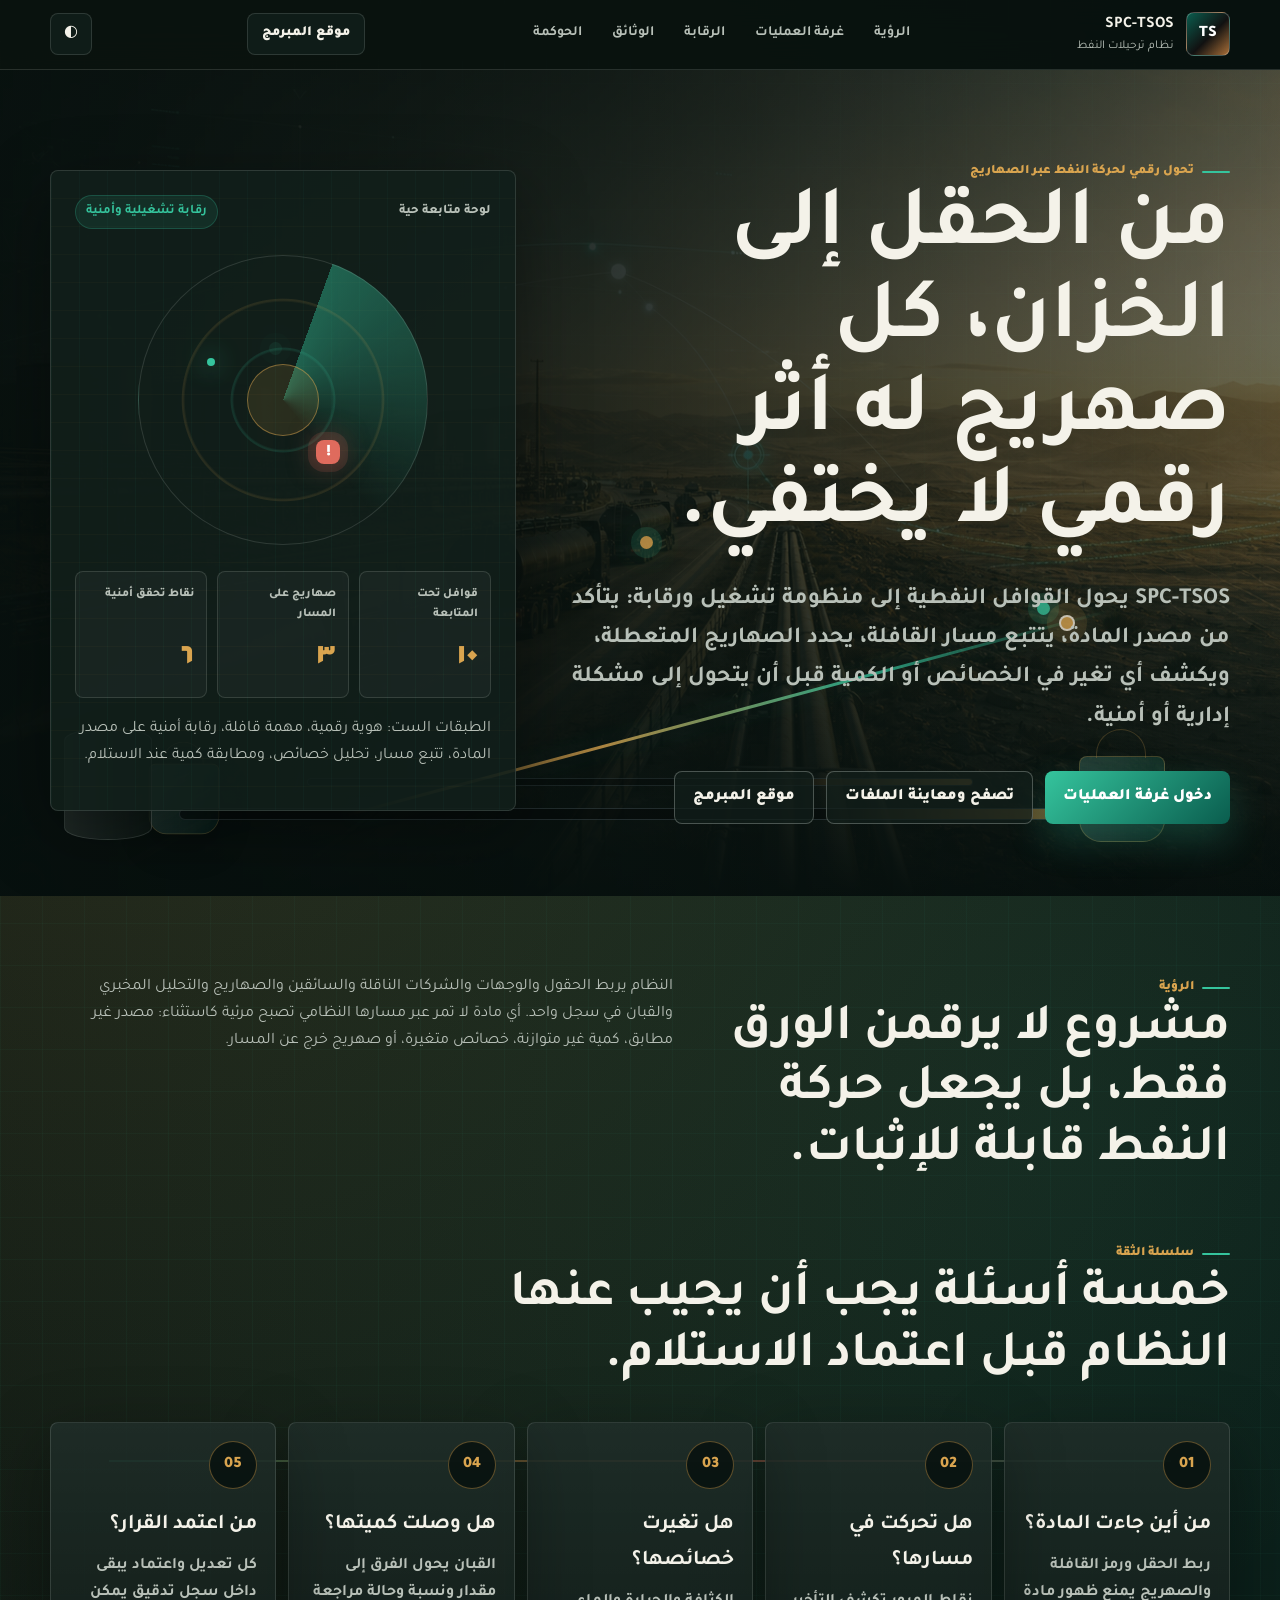
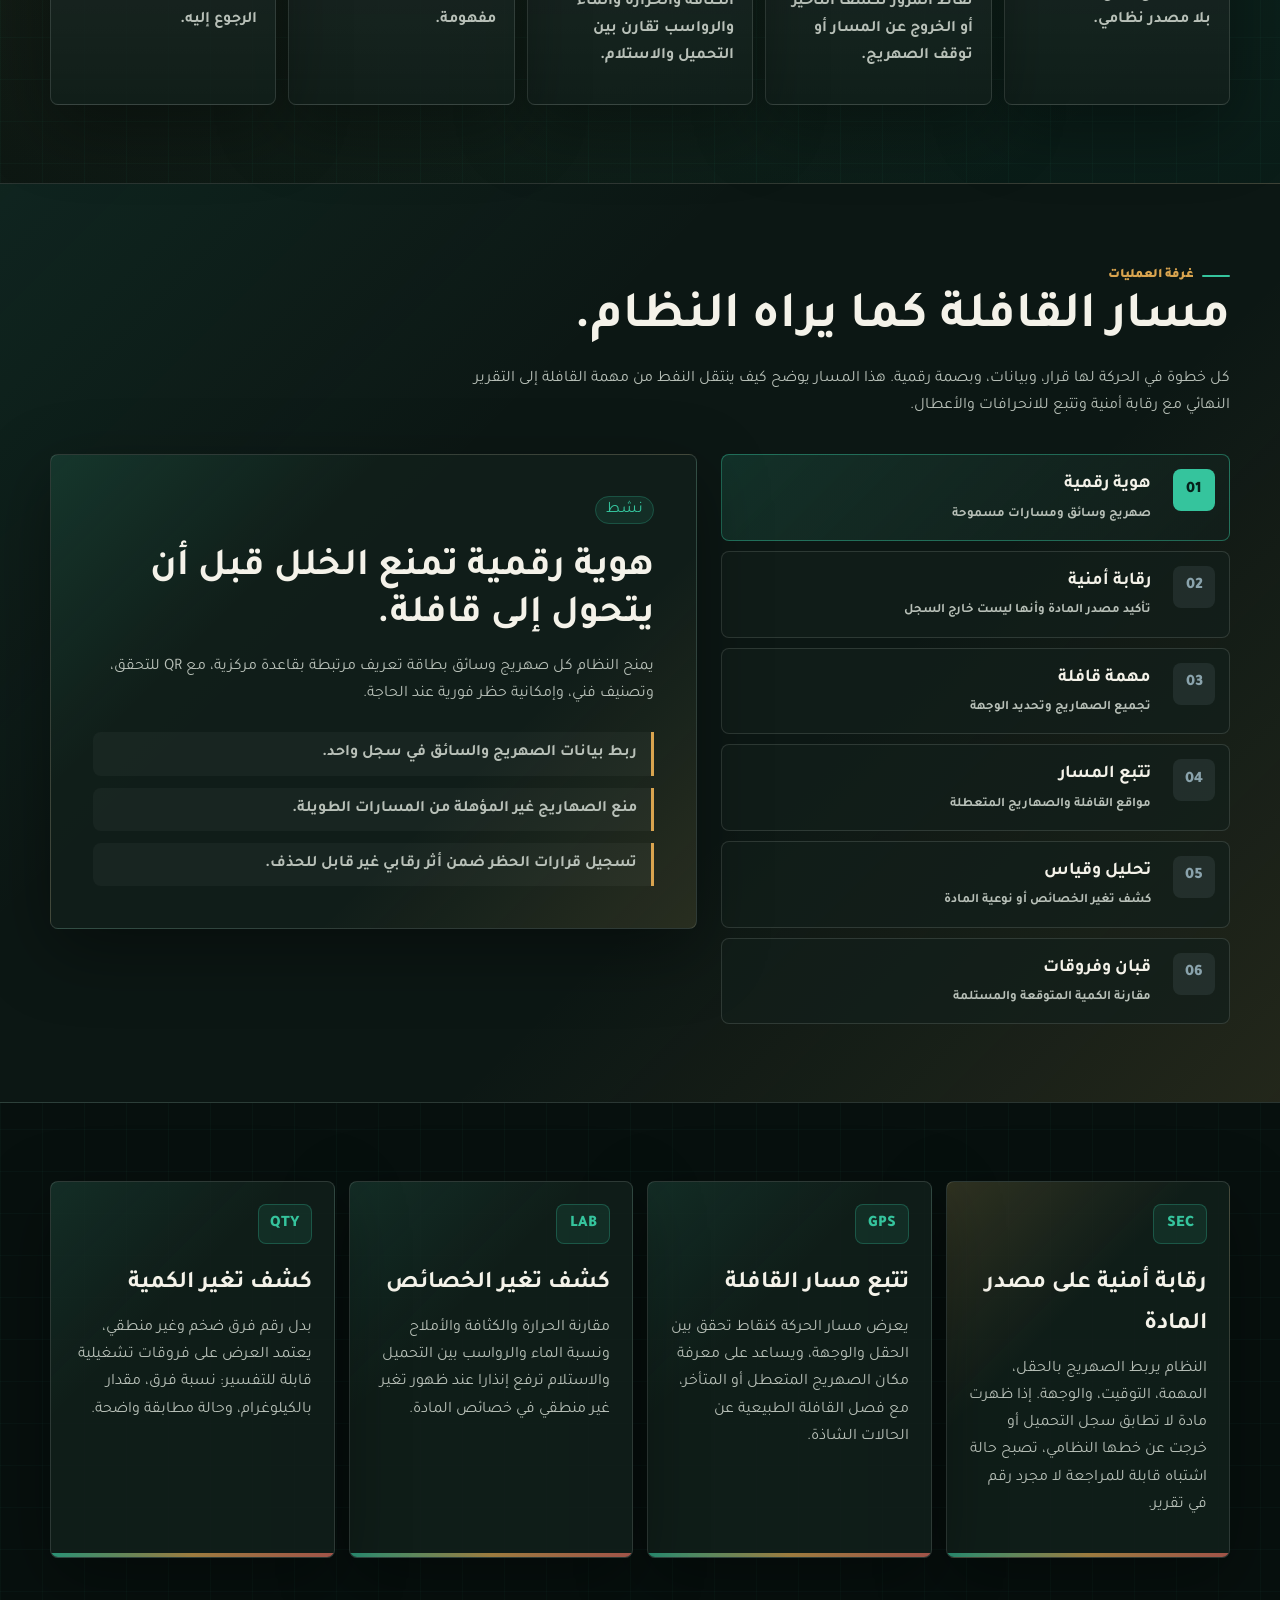
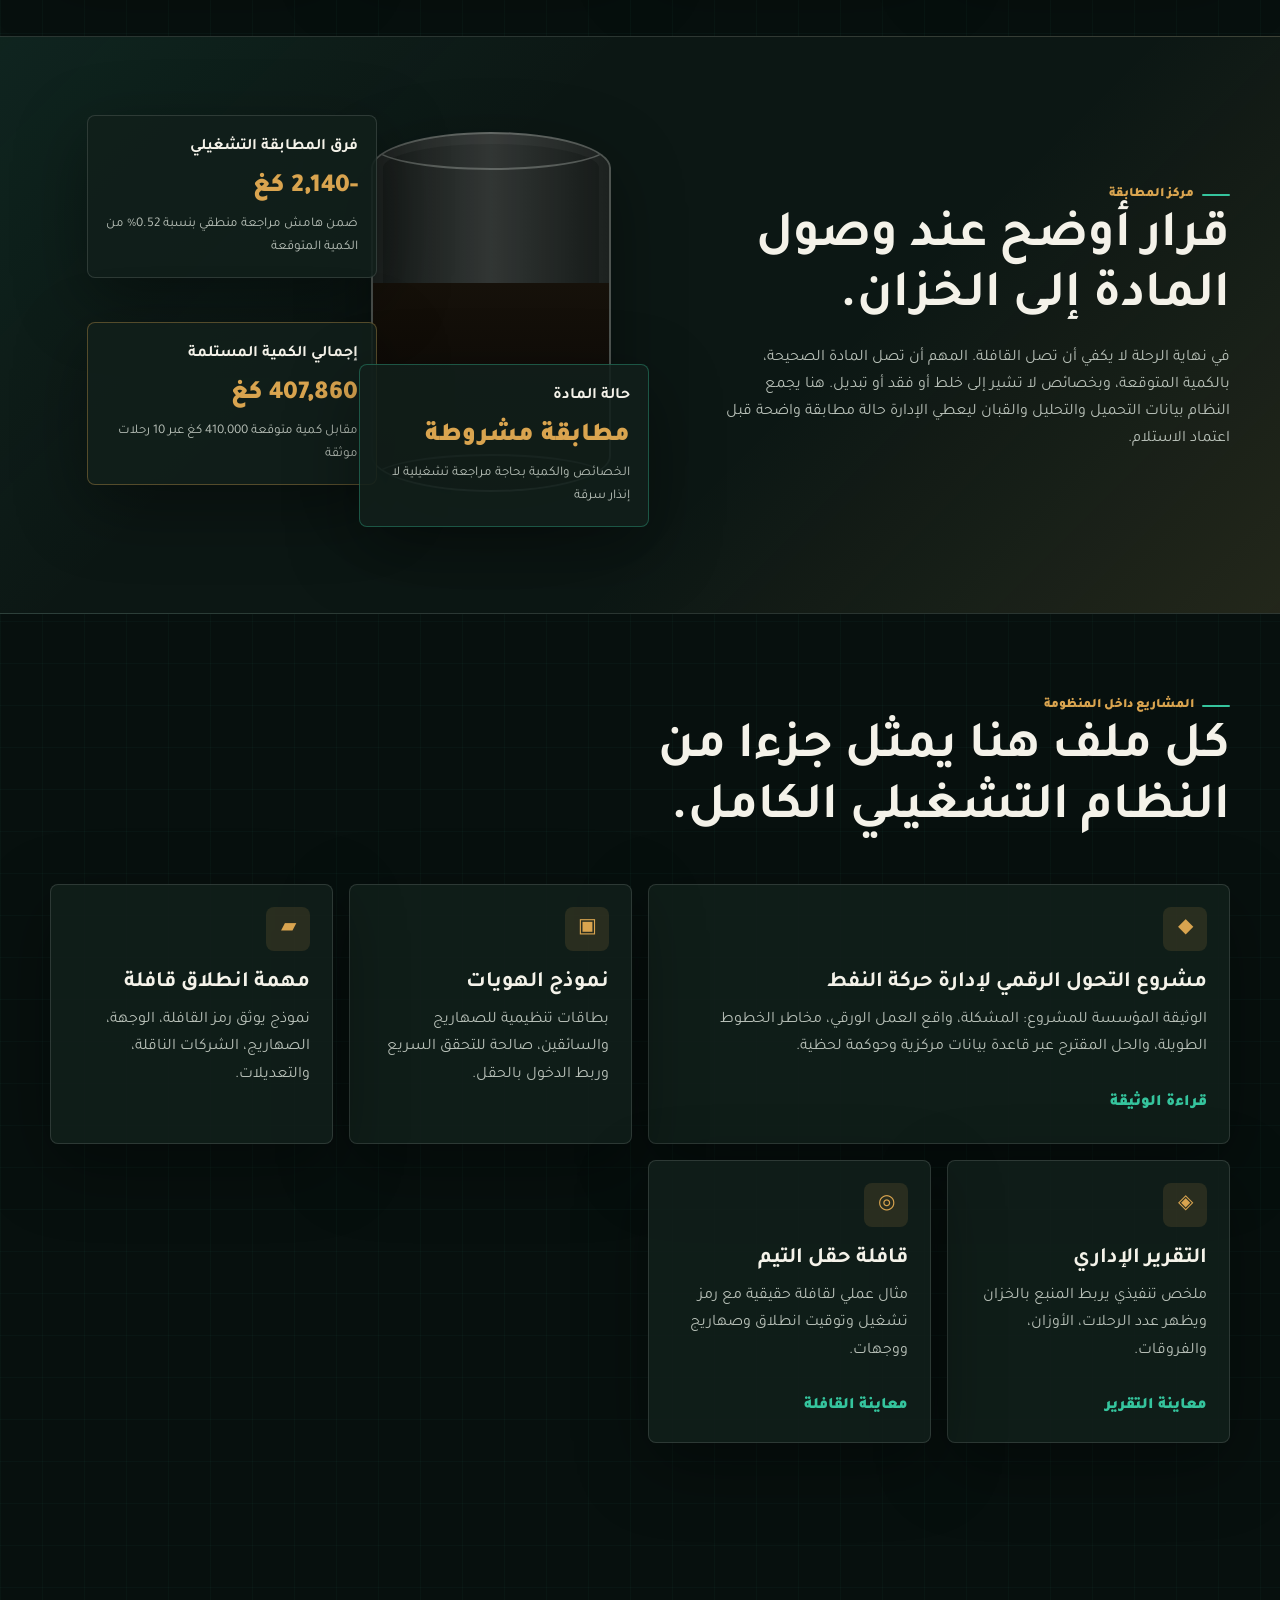
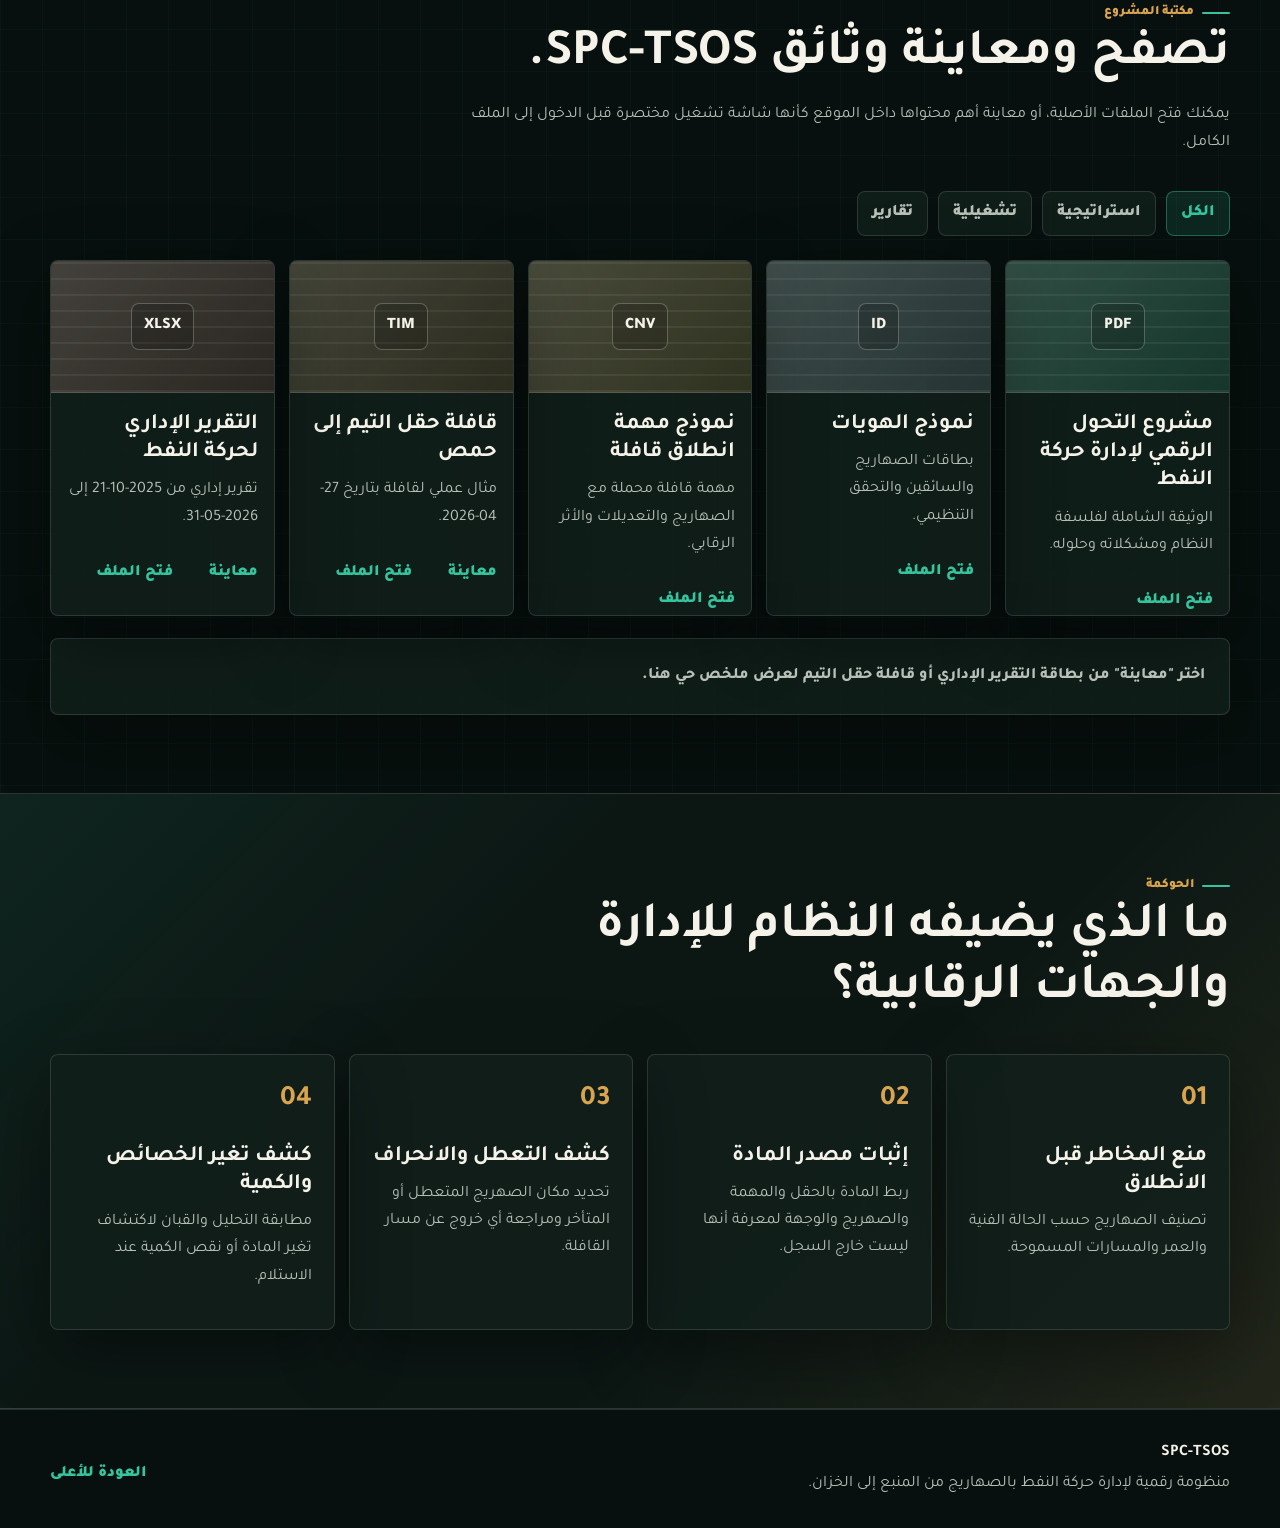
==== projects/SPCTSOS/index.html @ e1f5678c "--" ====
<!doctype html>
<html lang="ar" dir="rtl">
  <head>
    <meta charset="utf-8" />
    <meta name="viewport" content="width=device-width, initial-scale=1" />
    <meta
      name="description"  
      content="SPC-TSOS منصة التحول الرقمي لإدارة حركة النفط عبر الصهاريج من الحقل إلى الخزان مع رقابة أمنية وتتبع ميداني وكشف فروقات المادة."
    />
    <title>SPC-TSOS | نظام ترحيلات النفط</title>
    <link rel="preconnect" href="https://fonts.googleapis.com" />
    <link rel="preconnect" href="https://fonts.gstatic.com" crossorigin />
    <link
      href="https://fonts.googleapis.com/css2?family=Amiri:wght@400;700&family=Roboto:wght@400;500;700;900&family=Tajawal:wght@300;400;500;700;800;900&display=swap"
      rel="stylesheet"
    />
    <link rel="preload" href="assets/oil-convoy-hero.png" as="image" />
    <link rel="stylesheet" href="styles.css" />
  </head>
  <body>
    <header class="site-header" data-glass>
      <a class="brand" href="#top" aria-label="SPC-TSOS">
        <span class="brand-mark">TS</span>
        <span>
          <strong>SPC-TSOS</strong>
          <small>نظام ترحيلات النفط</small>
        </span>
      </a>
      <nav class="main-nav" aria-label="التنقل الرئيسي">
        <a href="#overview">الرؤية</a>
        <a href="#operations">غرفة العمليات</a>
        <a href="#security">الرقابة</a>
        <a href="#documents">الوثائق</a>
        <a href="#governance">الحوكمة</a>
      </nav>
      <a class="portfolio-button" href="../../index.html" target="_blank" rel="noreferrer">موقع المبرمج</a>
      <button class="icon-button" id="themeToggle" type="button" aria-label="تبديل النمط">
        <span class="sun">☀</span>
        <span class="moon">◐</span>
      </button>
    </header>

    <main id="top">
      <section class="hero section-band">
        <div class="hero-media" aria-hidden="true">
          <img src="assets/oil-convoy-hero.png" alt="" />
          <div class="hero-map">
            <span class="route-dot dot-a"></span>
            <span class="route-dot dot-b"></span>
            <span class="route-dot dot-c"></span>
            <span class="route-line"></span>
            <span class="convoy-beacon"></span>
          </div>
        </div>

        <div class="surface-station" aria-hidden="true">
          <span class="pump pump-a"></span>
          <span class="pump pump-b"></span>
          <span class="pipe-flow"></span>
          <span class="pipe-flow pipe-flow-b"></span>
          <span class="mini-tank"></span>
        </div>

        <div class="section-shell hero-grid">
          <div class="hero-copy">
            <span class="eyebrow">تحول رقمي لحركة النفط عبر الصهاريج</span>
            <h1>من الحقل إلى الخزان، كل صهريج له أثر رقمي لا يختفي.</h1>
            <p class="hero-lead">
              SPC-TSOS يحول القوافل النفطية إلى منظومة تشغيل ورقابة: يتأكد من مصدر
              المادة، يتتبع مسار القافلة، يحدد الصهاريج المتعطلة، ويكشف أي تغير في
              الخصائص أو الكمية قبل أن يتحول إلى مشكلة إدارية أو أمنية.
            </p>
            <div class="hero-actions">
              <a class="button primary" href="#operations">دخول غرفة العمليات</a>
              <a class="button ghost" href="#documents">تصفح ومعاينة الملفات</a>
              <a class="button ghost" href="../../index.html" target="_blank" rel="noreferrer">موقع المبرمج</a>
            </div>
          </div>

          <aside class="control-panel" aria-label="ملخص تشغيل المشروع">
            <div class="panel-topline">
              <span>لوحة متابعة حية</span>
              <strong>رقابة تشغيلية وأمنية</strong>
            </div>
            <div class="radar">
              <span></span>
              <i></i>
              <b class="disabled-truck">!</b>
            </div>
            <dl class="hero-metrics">
              <div>
                <dt>قوافل تحت المتابعة</dt>
                <dd data-count="10">0</dd>
              </div>
              <div>
                <dt>صهاريج على المسار</dt>
                <dd data-count="3">0</dd>
              </div>
              <div>
                <dt>نقاط تحقق أمنية</dt>
                <dd data-count="6">0</dd>
              </div>
            </dl>
            <p>
              الطبقات الست: هوية رقمية، مهمة قافلة، رقابة أمنية على مصدر المادة،
              تتبع مسار، تحليل خصائص، ومطابقة كمية عند الاستلام.
            </p>
          </aside>
        </div>
      </section>

      <section class="section-shell intro-strip" id="overview">
        <div>
          <span class="section-kicker">الرؤية</span>
          <h2>مشروع لا يرقمن الورق فقط، بل يجعل حركة النفط قابلة للإثبات.</h2>
        </div>
        <p>
          النظام يربط الحقول والوجهات والشركات الناقلة والسائقين والصهاريج والتحليل
          المخبري والقبان في سجل واحد. أي مادة لا تمر عبر مسارها النظامي تصبح مرئية
          كاستثناء: مصدر غير مطابق، كمية غير متوازنة، خصائص متغيرة، أو صهريج خرج عن
          المسار.
        </p>
      </section>

      <section class="section-shell trust-chain" aria-label="سلسلة الثقة التشغيلية">
        <div class="section-heading compact">
          <span class="section-kicker">سلسلة الثقة</span>
          <h2>خمسة أسئلة يجب أن يجيب عنها النظام قبل اعتماد الاستلام.</h2>
        </div>
        <div class="chain-track">
          <article>
            <span>01</span>
            <h3>من أين جاءت المادة؟</h3>
            <p>ربط الحقل ورمز القافلة والصهريج يمنع ظهور مادة بلا مصدر نظامي.</p>
          </article>
          <article>
            <span>02</span>
            <h3>هل تحركت في مسارها؟</h3>
            <p>نقاط المرور تكشف التأخير أو الخروج عن المسار أو توقف الصهريج.</p>
          </article>
          <article>
            <span>03</span>
            <h3>هل تغيرت خصائصها؟</h3>
            <p>الكثافة والحرارة والماء والرواسب تقارن بين التحميل والاستلام.</p>
          </article>
          <article>
            <span>04</span>
            <h3>هل وصلت كميتها؟</h3>
            <p>القبان يحول الفرق إلى مقدار ونسبة وحالة مراجعة مفهومة.</p>
          </article>
          <article>
            <span>05</span>
            <h3>من اعتمد القرار؟</h3>
            <p>كل تعديل واعتماد يبقى داخل سجل تدقيق يمكن الرجوع إليه.</p>
          </article>
        </div>
      </section>

      <section class="section-band operations" id="operations">
        <div class="section-shell">
          <div class="section-heading">
            <span class="section-kicker">غرفة العمليات</span>
            <h2>مسار القافلة كما يراه النظام.</h2>
            <p>
              كل خطوة في الحركة لها قرار، وبيانات، وبصمة رقمية. هذا المسار يوضح كيف
              ينتقل النفط من مهمة القافلة إلى التقرير النهائي مع رقابة أمنية وتتبع
              للانحرافات والأعطال.
            </p>
          </div>

          <div class="ops-layout">
            <div class="pipeline" aria-label="مراحل رحلة النفط">
              <button class="stage is-active" data-stage="identity" type="button">
                <span>01</span>
                <strong>هوية رقمية</strong>
                <small>صهريج وسائق ومسارات مسموحة</small>
              </button>
              <button class="stage" data-stage="security" type="button">
                <span>02</span>
                <strong>رقابة أمنية</strong>
                <small>تأكيد مصدر المادة وأنها ليست خارج السجل</small>
              </button>
              <button class="stage" data-stage="mission" type="button">
                <span>03</span>
                <strong>مهمة قافلة</strong>
                <small>تجميع الصهاريج وتحديد الوجهة</small>
              </button>
              <button class="stage" data-stage="tracking" type="button">
                <span>04</span>
                <strong>تتبع المسار</strong>
                <small>مواقع القافلة والصهاريج المتعطلة</small>
              </button>
              <button class="stage" data-stage="lab" type="button">
                <span>05</span>
                <strong>تحليل وقياس</strong>
                <small>كشف تغير الخصائص أو نوعية المادة</small>
              </button>
              <button class="stage" data-stage="scale" type="button">
                <span>06</span>
                <strong>قبان وفروقات</strong>
                <small>مقارنة الكمية المتوقعة والمستلمة</small>
              </button>
            </div>

            <div class="stage-view" id="stageView">
              <span class="status-pill">نشط</span>
              <h3>هوية رقمية تمنع الخلل قبل أن يتحول إلى قافلة.</h3>
              <p>
                يمنح النظام كل صهريج وسائق بطاقة تعريف مرتبطة بقاعدة مركزية، مع QR
                للتحقق، وتصنيف فني، وإمكانية حظر فورية عند الحاجة.
              </p>
              <ul>
                <li>ربط بيانات الصهريج والسائق في سجل واحد.</li>
                <li>منع الصهاريج غير المؤهلة من المسارات الطويلة.</li>
                <li>تسجيل قرارات الحظر ضمن أثر رقابي غير قابل للحذف.</li>
              </ul>
            </div>
          </div>
        </div>
      </section>

      <section class="section-shell assurance-grid" id="security">
        <article class="assurance-card security-card">
          <span>SEC</span>
          <h3>رقابة أمنية على مصدر المادة</h3>
          <p>
            النظام يربط الصهريج بالحقل، المهمة، التوقيت، والوجهة. إذا ظهرت مادة لا
            تطابق سجل التحميل أو خرجت عن خطها النظامي، تصبح حالة اشتباه قابلة
            للمراجعة لا مجرد رقم في تقرير.
          </p>
        </article>
        <article class="assurance-card">
          <span>GPS</span>
          <h3>تتبع مسار القافلة</h3>
          <p>
            يعرض مسار الحركة كنقاط تحقق بين الحقل والوجهة، ويساعد على معرفة مكان
            الصهريج المتعطل أو المتأخر، مع فصل القافلة الطبيعية عن الحالات الشاذة.
          </p>
        </article>
        <article class="assurance-card">
          <span>LAB</span>
          <h3>كشف تغير الخصائص</h3>
          <p>
            مقارنة الحرارة والكثافة والأملاح ونسبة الماء والرواسب بين التحميل
            والاستلام ترفع إنذارا عند ظهور تغير غير منطقي في خصائص المادة.
          </p>
        </article>
        <article class="assurance-card">
          <span>QTY</span>
          <h3>كشف تغير الكمية</h3>
          <p>
            بدل رقم فرق ضخم وغير منطقي، يعتمد العرض على فروقات تشغيلية قابلة للتفسير:
            نسبة فرق، مقدار بالكيلوغرام، وحالة مطابقة واضحة.
          </p>
        </article>
      </section>

      <section class="section-band command-center">
        <div class="section-shell command-grid">
          <div>
            <span class="section-kicker">مركز المطابقة</span>
            <h2>قرار أوضح عند وصول المادة إلى الخزان.</h2>
            <p>
              في نهاية الرحلة لا يكفي أن تصل القافلة. المهم أن تصل المادة الصحيحة،
              بالكمية المتوقعة، وبخصائص لا تشير إلى خلط أو فقد أو تبديل. هنا يجمع
              النظام بيانات التحميل والتحليل والقبان ليعطي الإدارة حالة مطابقة
              واضحة قبل اعتماد الاستلام.
            </p>
          </div>
          <div class="tank-visual" aria-label="تصور خزان وبيانات">
            <div class="tank">
              <span class="fill"></span>
            </div>
            <div class="signal-card">
              <strong>فرق المطابقة التشغيلي</strong>
              <span>-2,140 كغ</span>
              <small>ضمن هامش مراجعة منطقي بنسبة 0.52% من الكمية المتوقعة</small>
            </div>
            <div class="signal-card accent">
              <strong>إجمالي الكمية المستلمة</strong>
              <span>407,860 كغ</span>
              <small>مقابل كمية متوقعة 410,000 كغ عبر 10 رحلات موثقة</small>
            </div>
            <div class="signal-card ok">
              <strong>حالة المادة</strong>
              <span>مطابقة مشروطة</span>
              <small>الخصائص والكمية بحاجة مراجعة تشغيلية لا إنذار سرقة</small>
            </div>
          </div>
        </div>
      </section>

      <section class="section-shell feature-grid" id="projects">
        <div class="section-heading compact">
          <span class="section-kicker">المشاريع داخل المنظومة</span>
          <h2>كل ملف هنا يمثل جزءا من النظام التشغيلي الكامل.</h2>
        </div>

        <article class="feature-card wide">
          <span class="card-icon">◆</span>
          <h3>مشروع التحول الرقمي لإدارة حركة النفط</h3>
          <p>
            الوثيقة المؤسسة للمشروع: المشكلة، واقع العمل الورقي، مخاطر الخطوط الطويلة،
            والحل المقترح عبر قاعدة بيانات مركزية وحوكمة لحظية.
          </p>
          <a href="تقديم المشروع/مشروع التحول الرقمي لإدارة حركة النفط.pdf" target="_blank" rel="noreferrer">
            قراءة الوثيقة
          </a>
        </article>

        <article class="feature-card">
          <span class="card-icon">▣</span>
          <h3>نموذج الهويات</h3>
          <p>بطاقات تنظيمية للصهاريج والسائقين، صالحة للتحقق السريع وربط الدخول بالحقل.</p>
        </article>

        <article class="feature-card">
          <span class="card-icon">▰</span>
          <h3>مهمة انطلاق قافلة</h3>
          <p>نموذج يوثق رمز القافلة، الوجهة، الصهاريج، الشركات الناقلة، والتعديلات.</p>
        </article>

        <article class="feature-card action-card">
          <span class="card-icon">◈</span>
          <h3>التقرير الإداري</h3>
          <p>ملخص تنفيذي يربط المنبع بالخزان ويظهر عدد الرحلات، الأوزان، والفروقات.</p>
          <button class="text-action" data-preview="report" type="button">معاينة التقرير</button>
        </article>

        <article class="feature-card action-card">
          <span class="card-icon">◎</span>
          <h3>قافلة حقل التيم</h3>
          <p>مثال عملي لقافلة حقيقية مع رمز تشغيل وتوقيت انطلاق وصهاريج ووجهات.</p>
          <button class="text-action" data-preview="tim" type="button">معاينة القافلة</button>
        </article>
      </section>

      <section class="section-shell documents" id="documents">
        <div class="section-heading">
          <span class="section-kicker">مكتبة المشروع</span>
          <h2>تصفح ومعاينة وثائق SPC-TSOS.</h2>
          <p>
            يمكنك فتح الملفات الأصلية، أو معاينة أهم محتواها داخل الموقع كأنها شاشة
            تشغيل مختصرة قبل الدخول إلى الملف الكامل.
          </p>
        </div>

        <div class="doc-toolbar" role="tablist" aria-label="تصفية الوثائق">
          <button class="filter is-active" data-filter="all" type="button">الكل</button>
          <button class="filter" data-filter="strategy" type="button">استراتيجية</button>
          <button class="filter" data-filter="operation" type="button">تشغيلية</button>
          <button class="filter" data-filter="report" type="button">تقارير</button>
        </div>

        <div class="doc-grid">
          <article class="doc-card" data-type="strategy">
            <div class="doc-preview strategy-preview"><span>PDF</span></div>
            <h3>مشروع التحول الرقمي لإدارة حركة النفط</h3>
            <p>الوثيقة الشاملة لفلسفة النظام ومشكلاته وحلوله.</p>
            <a href="تقديم المشروع/مشروع التحول الرقمي لإدارة حركة النفط.pdf" target="_blank" rel="noreferrer">
              فتح الملف
            </a>
          </article>

          <article class="doc-card" data-type="operation">
            <div class="doc-preview identity-preview"><span>ID</span></div>
            <h3>نموذج الهويات</h3>
            <p>بطاقات الصهاريج والسائقين والتحقق التنظيمي.</p>
            <a href="تقديم المشروع/نموذج الهويات.pdf" target="_blank" rel="noreferrer">فتح الملف</a>
          </article>

          <article class="doc-card" data-type="operation">
            <div class="doc-preview convoy-preview"><span>CNV</span></div>
            <h3>نموذج مهمة انطلاق قافلة</h3>
            <p>مهمة قافلة محملة مع الصهاريج والتعديلات والأثر الرقابي.</p>
            <a href="تقديم المشروع/نموذج مهمة انطلاق قافلة.pdf" target="_blank" rel="noreferrer">فتح الملف</a>
          </article>

          <article class="doc-card" data-type="operation">
            <div class="doc-preview tim-preview"><span>TIM</span></div>
            <h3>قافلة حقل التيم إلى حمص</h3>
            <p>مثال عملي لقافلة بتاريخ 27-04-2026.</p>
            <button class="text-action" data-preview="tim" type="button">معاينة</button>
            <a href="تقديم المشروع/قافلة_حقل التيم_حمص_2026-04-27.pdf" target="_blank" rel="noreferrer">
              فتح الملف
            </a>
          </article>

          <article class="doc-card" data-type="report">
            <div class="doc-preview report-preview"><span>XLSX</span></div>
            <h3>التقرير الإداري لحركة النفط</h3>
            <p>تقرير إداري من 2025-10-21 إلى 2026-05-31.</p>
            <button class="text-action" data-preview="report" type="button">معاينة</button>
            <a
              href="تقديم المشروع/التقرير الإداري لحركة النفط من المنبع إلى الخزان (2025-10-21 ⇢ 2026-05-31)_2026-02-09_01-39.xlsx"
              target="_blank"
              rel="noreferrer"
            >
              فتح الملف
            </a>
          </article>
        </div>

        <div class="inline-preview" id="inlinePreview" aria-live="polite">
          <div class="preview-empty">
            اختر "معاينة" من بطاقة التقرير الإداري أو قافلة حقل التيم لعرض ملخص حي هنا.
          </div>
        </div>
      </section>

      <section class="section-band governance" id="governance">
        <div class="section-shell">
          <div class="section-heading compact">
            <span class="section-kicker">الحوكمة</span>
            <h2>ما الذي يضيفه النظام للإدارة والجهات الرقابية؟</h2>
          </div>
          <div class="governance-grid">
            <div>
              <strong>01</strong>
              <h3>منع المخاطر قبل الانطلاق</h3>
              <p>تصنيف الصهاريج حسب الحالة الفنية والعمر والمسارات المسموحة.</p>
            </div>
            <div>
              <strong>02</strong>
              <h3>إثبات مصدر المادة</h3>
              <p>ربط المادة بالحقل والمهمة والصهريج والوجهة لمعرفة أنها ليست خارج السجل.</p>
            </div>
            <div>
              <strong>03</strong>
              <h3>كشف التعطل والانحراف</h3>
              <p>تحديد مكان الصهريج المتعطل أو المتأخر ومراجعة أي خروج عن مسار القافلة.</p>
            </div>
            <div>
              <strong>04</strong>
              <h3>كشف تغير الخصائص والكمية</h3>
              <p>مطابقة التحليل والقبان لاكتشاف تغير المادة أو نقص الكمية عند الاستلام.</p>
            </div>
          </div>
        </div>
      </section>
    </main>

    <footer class="site-footer">
      <div class="section-shell footer-grid">
        <div>
          <strong>SPC-TSOS</strong>
          <p>منظومة رقمية لإدارة حركة النفط بالصهاريج من المنبع إلى الخزان.</p>
        </div>
        <a href="#top">العودة للأعلى</a>
      </div>
    </footer>

    <script src="script.js"></script>
  </body>
</html>
---- projects/SPCTSOS/styles.css ----
:root {
  color-scheme: dark;
  --font-body: "Tajawal", "Roboto", Tahoma, Arial, sans-serif;
  --font-display: "Tajawal", "Roboto", Tahoma, Arial, sans-serif;
  --bg: #07100e;
  --bg-soft: #0c1714;
  --panel: rgba(18, 31, 27, 0.88);
  --panel-strong: #16241f;
  --line: rgba(224, 234, 226, 0.14);
  --line-strong: rgba(224, 234, 226, 0.28);
  --text: #f4f2e9;
  --muted: #b8c0b8;
  --green: #35c49d;
  --green-dark: #0a5d4e;
  --amber: #d9a44f;
  --copper: #a96f38;
  --steel: #8aa3ac;
  --alert: #df6b5d;
  --shadow: 0 22px 70px rgba(0, 0, 0, 0.38);
}

html[data-theme="light"] {
  color-scheme: light;
  --bg: #f5f1e8;
  --bg-soft: #ebe3d3;
  --panel: rgba(255, 252, 244, 0.9);
  --panel-strong: #fffaf0;
  --line: rgba(28, 52, 45, 0.14);
  --line-strong: rgba(28, 52, 45, 0.24);
  --text: #17201d;
  --muted: #5f6964;
  --green: #08745d;
  --green-dark: #075447;
  --amber: #a56f2d;
  --copper: #9a5c31;
  --steel: #506b76;
  --alert: #b54f44;
  --shadow: 0 20px 55px rgba(39, 52, 42, 0.14);
}

* {
  box-sizing: border-box;
}

html {
  scroll-behavior: smooth;
}

body {
  margin: 0;
  min-height: 100vh;
  background:
    linear-gradient(90deg, rgba(53, 196, 157, 0.04) 1px, transparent 1px),
    linear-gradient(0deg, rgba(53, 196, 157, 0.035) 1px, transparent 1px),
    radial-gradient(circle at 12% 8%, rgba(217, 164, 79, 0.16), transparent 26%),
    radial-gradient(circle at 84% 18%, rgba(53, 196, 157, 0.13), transparent 28%),
    var(--bg);
  background-size: 42px 42px, 42px 42px, auto, auto, auto;
  color: var(--text);
  font-family: var(--font-body);
  line-height: 1.7;
}

img {
  display: block;
  max-width: 100%;
}

a {
  color: inherit;
  text-decoration: none;
}

button {
  font: inherit;
}

.section-shell {
  width: min(1180px, calc(100% - 32px));
  margin-inline: auto;
}

.section-band {
  position: relative;
  overflow: hidden;
}

.site-header {
  position: sticky;
  top: 0;
  z-index: 50;
  display: flex;
  align-items: center;
  justify-content: space-between;
  gap: 20px;
  padding: 12px max(18px, calc((100vw - 1180px) / 2));
  border-bottom: 1px solid var(--line);
  background: color-mix(in srgb, var(--bg) 84%, transparent);
  backdrop-filter: blur(18px);
}

.brand {
  display: inline-flex;
  align-items: center;
  gap: 12px;
  min-width: max-content;
}

.brand-mark {
  display: grid;
  width: 44px;
  height: 44px;
  place-items: center;
  border: 1px solid var(--line-strong);
  border-radius: 8px;
  background: linear-gradient(135deg, var(--green-dark), #111 55%, var(--copper));
  color: #fff;
  font-weight: 900;
  letter-spacing: 0;
}

.brand strong,
.brand small {
  display: block;
}

.brand small {
  margin-top: -3px;
  color: var(--muted);
  font-size: 12px;
}

.main-nav {
  display: flex;
  align-items: center;
  justify-content: center;
  gap: 6px;
  color: var(--muted);
  font-size: 14px;
  font-weight: 700;
}

.main-nav a {
  border-radius: 8px;
  padding: 9px 12px;
}

.main-nav a:hover {
  background: rgba(53, 196, 157, 0.1);
  color: var(--text);
}

.icon-button {
  display: grid;
  width: 42px;
  height: 42px;
  place-items: center;
  border: 1px solid var(--line);
  border-radius: 8px;
  background: var(--panel);
  color: var(--text);
  cursor: pointer;
}

.portfolio-button {
  display: inline-flex;
  min-height: 42px;
  align-items: center;
  justify-content: center;
  border: 1px solid var(--line);
  border-radius: 8px;
  background: var(--panel);
  color: var(--text);
  padding: 0 14px;
  font-size: 14px;
  font-weight: 900;
  white-space: nowrap;
}

.portfolio-button:hover {
  border-color: var(--green);
  color: var(--green);
}

.icon-button .sun,
html[data-theme="light"] .icon-button .moon {
  display: none;
}

html[data-theme="light"] .icon-button .sun {
  display: inline;
}

.hero {
  min-height: 760px;
  padding: 88px 0 72px;
}

.hero-media {
  position: absolute;
  inset: 0;
}

.hero-media img {
  width: 100%;
  height: 100%;
  object-fit: cover;
  object-position: center;
  opacity: 0.48;
}

.hero-media::after {
  position: absolute;
  inset: 0;
  content: "";
  background:
    linear-gradient(90deg, color-mix(in srgb, var(--bg) 96%, transparent), color-mix(in srgb, var(--bg) 72%, transparent) 46%, color-mix(in srgb, var(--bg) 22%, transparent)),
    linear-gradient(0deg, var(--bg), transparent 44%);
}

.hero-map {
  position: absolute;
  inset: 0;
  z-index: 1;
  opacity: 0.78;
}

.route-line {
  position: absolute;
  right: 12%;
  bottom: 22%;
  width: 62%;
  height: 3px;
  border-radius: 999px;
  background: linear-gradient(90deg, transparent, var(--amber), var(--green), transparent);
  transform: rotate(-15deg);
  box-shadow: 0 0 24px rgba(53, 196, 157, 0.26);
}

.convoy-beacon {
  position: absolute;
  right: 16%;
  bottom: 32%;
  width: 16px;
  height: 16px;
  border: 2px solid rgba(255, 255, 255, 0.8);
  border-radius: 999px;
  background: var(--amber);
  box-shadow: 0 0 0 12px rgba(217, 164, 79, 0.15), 0 0 32px rgba(217, 164, 79, 0.6);
}

.surface-station {
  position: absolute;
  inset-inline: 0;
  bottom: 34px;
  z-index: 2;
  height: 150px;
  pointer-events: none;
  opacity: 0.75;
}

.pump {
  position: absolute;
  bottom: 20px;
  width: 86px;
  height: 86px;
  border: 1px solid rgba(217, 164, 79, 0.35);
  border-radius: 8px 8px 22px 22px;
  background:
    linear-gradient(90deg, rgba(255, 255, 255, 0.1), transparent),
    linear-gradient(180deg, rgba(53, 196, 157, 0.18), rgba(10, 93, 78, 0.2));
  box-shadow: 0 18px 44px rgba(0, 0, 0, 0.24);
}

.pump::before {
  position: absolute;
  right: 18px;
  top: -28px;
  width: 48px;
  height: 28px;
  border: 1px solid rgba(217, 164, 79, 0.3);
  border-bottom: 0;
  border-radius: 40px 40px 0 0;
  content: "";
}

.pump-a {
  right: 9%;
}

.pump-b {
  left: 11%;
  transform: scale(0.82);
}

.pipe-flow,
.pipe-flow-b {
  position: absolute;
  right: 14%;
  bottom: 42px;
  width: 72%;
  height: 12px;
  overflow: hidden;
  border: 1px solid rgba(138, 163, 172, 0.28);
  border-radius: 999px;
  background: rgba(5, 10, 9, 0.68);
}

.pipe-flow::after,
.pipe-flow-b::after {
  position: absolute;
  inset: 0;
  background: linear-gradient(90deg, transparent, rgba(217, 164, 79, 0.76), rgba(53, 196, 157, 0.72), transparent);
  content: "";
  transform: translateX(70%);
}

.pipe-flow-b {
  right: 24%;
  bottom: 76px;
  width: 52%;
  height: 8px;
  opacity: 0.72;
}

.mini-tank {
  position: absolute;
  left: 5%;
  bottom: 22px;
  width: 88px;
  height: 112px;
  border: 1px solid rgba(224, 234, 226, 0.22);
  border-radius: 50% / 11%;
  background: linear-gradient(90deg, rgba(255, 255, 255, 0.1), transparent), rgba(18, 31, 27, 0.72);
}

.route-dot {
  position: absolute;
  width: 13px;
  height: 13px;
  border-radius: 999px;
  background: var(--green);
  box-shadow: 0 0 0 9px rgba(53, 196, 157, 0.16), 0 0 30px rgba(53, 196, 157, 0.65);
}

.dot-a {
  right: 18%;
  bottom: 34%;
}

.dot-b {
  right: 49%;
  bottom: 42%;
  background: var(--amber);
}

.dot-c {
  left: 21%;
  top: 33%;
}

.hero-grid {
  position: relative;
  z-index: 2;
  display: grid;
  grid-template-columns: minmax(0, 1.04fr) minmax(320px, 0.72fr);
  align-items: center;
  gap: 42px;
}

.eyebrow,
.section-kicker {
  display: inline-flex;
  align-items: center;
  gap: 8px;
  color: var(--amber);
  font-size: 13px;
  font-weight: 900;
  letter-spacing: 0;
}

.eyebrow::before,
.section-kicker::before {
  display: inline-block;
  width: 28px;
  height: 2px;
  border-radius: 999px;
  background: var(--green);
  content: "";
}

h1,
h2,
h3,
p {
  margin-top: 0;
}

h1,
h2,
h3,
.brand strong,
.button,
.stage strong,
.hero-metrics dd {
  font-family: var(--font-display);
}

h1 {
  max-width: 820px;
  margin-bottom: 24px;
  font-size: clamp(44px, 7vw, 86px);
  line-height: 1.08;
  letter-spacing: 0;
}

.hero-lead {
  max-width: 690px;
  color: var(--muted);
  font-size: clamp(18px, 2vw, 23px);
  font-weight: 700;
}

.hero-actions {
  display: flex;
  flex-wrap: wrap;
  gap: 12px;
  margin-top: 34px;
}

.button {
  display: inline-flex;
  min-height: 48px;
  align-items: center;
  justify-content: center;
  border-radius: 8px;
  padding: 12px 18px;
  font-weight: 900;
}

.button.primary {
  background: linear-gradient(135deg, var(--green), var(--green-dark));
  color: #fff;
  box-shadow: 0 16px 38px rgba(53, 196, 157, 0.24);
}

.button.ghost {
  border: 1px solid var(--line-strong);
  background: color-mix(in srgb, var(--panel) 82%, transparent);
  color: var(--text);
}

.control-panel,
.stage-view,
.feature-card,
.doc-card,
.governance-grid > div,
.signal-card {
  border: 1px solid var(--line);
  border-radius: 8px;
  background: var(--panel);
  box-shadow: var(--shadow);
}

.control-panel {
  position: relative;
  overflow: hidden;
  padding: 24px;
}

.control-panel::before {
  position: absolute;
  inset: 0;
  background:
    linear-gradient(90deg, rgba(53, 196, 157, 0.08) 1px, transparent 1px),
    linear-gradient(0deg, rgba(217, 164, 79, 0.06) 1px, transparent 1px);
  background-size: 28px 28px;
  content: "";
  opacity: 0.52;
}

.control-panel > * {
  position: relative;
}

.panel-topline {
  display: flex;
  align-items: center;
  justify-content: space-between;
  gap: 16px;
  color: var(--muted);
  font-size: 13px;
  font-weight: 800;
}

.panel-topline strong,
.status-pill {
  border: 1px solid rgba(53, 196, 157, 0.24);
  border-radius: 999px;
  background: rgba(53, 196, 157, 0.1);
  color: var(--green);
  padding: 5px 10px;
}

.radar {
  position: relative;
  display: grid;
  width: min(290px, 70vw);
  aspect-ratio: 1;
  margin: 26px auto;
  place-items: center;
  border: 1px solid var(--line);
  border-radius: 50%;
  background:
    radial-gradient(circle, transparent 0 24%, rgba(53, 196, 157, 0.14) 25% 25.5%, transparent 26% 48%, rgba(217, 164, 79, 0.12) 49% 49.5%, transparent 50%),
    conic-gradient(from 20deg, rgba(53, 196, 157, 0.42), transparent 34%, transparent);
}

.radar span {
  width: 72px;
  height: 72px;
  border: 1px solid rgba(217, 164, 79, 0.5);
  border-radius: 50%;
  background: rgba(217, 164, 79, 0.12);
}

.radar i {
  position: absolute;
  width: 8px;
  height: 8px;
  border-radius: 999px;
  background: var(--green);
  box-shadow: 0 0 24px var(--green);
  transform: translate(-72px, -38px);
}

.disabled-truck {
  position: absolute;
  right: 30%;
  top: 64%;
  display: grid;
  width: 24px;
  height: 24px;
  place-items: center;
  border-radius: 8px;
  background: var(--alert);
  color: #fff;
  font-style: normal;
  font-weight: 900;
  box-shadow: 0 0 0 8px rgba(223, 107, 93, 0.14), 0 0 28px rgba(223, 107, 93, 0.5);
}

.hero-metrics {
  display: grid;
  grid-template-columns: repeat(3, 1fr);
  gap: 10px;
  margin: 0 0 18px;
}

.hero-metrics div {
  border: 1px solid var(--line);
  border-radius: 8px;
  padding: 12px;
  background: rgba(255, 255, 255, 0.035);
}

.hero-metrics dt {
  min-height: 44px;
  color: var(--muted);
  font-size: 12px;
  font-weight: 800;
}

.hero-metrics dd {
  margin: 6px 0 0;
  color: var(--amber);
  font-size: 30px;
  font-weight: 900;
}

.control-panel p,
.section-heading p,
.intro-strip p,
.command-grid p,
.feature-card p,
.doc-card p,
.governance-grid p,
.stage-view p,
.stage-view li {
  color: var(--muted);
}

.intro-strip {
  display: grid;
  grid-template-columns: 0.82fr 1fr;
  gap: 46px;
  padding: 78px 0 42px;
}

h2 {
  margin-bottom: 16px;
  font-size: clamp(30px, 4vw, 54px);
  line-height: 1.18;
}

.section-heading {
  max-width: 790px;
  margin-bottom: 34px;
}

.section-heading.compact {
  max-width: 720px;
}

.trust-chain {
  padding: 0 0 78px;
}

.chain-track {
  position: relative;
  display: grid;
  grid-template-columns: repeat(5, 1fr);
  gap: 12px;
}

.chain-track::before {
  position: absolute;
  inset-inline: 5%;
  top: 38px;
  height: 2px;
  background: linear-gradient(90deg, var(--green), var(--amber), var(--alert), var(--green));
  content: "";
  opacity: 0.42;
}

.chain-track article {
  position: relative;
  z-index: 1;
  min-height: 232px;
  border: 1px solid var(--line);
  border-radius: 8px;
  background:
    linear-gradient(180deg, rgba(255, 255, 255, 0.055), transparent),
    var(--panel);
  padding: 18px;
  box-shadow: var(--shadow);
}

.chain-track span {
  display: grid;
  width: 48px;
  height: 48px;
  place-items: center;
  border: 1px solid rgba(217, 164, 79, 0.4);
  border-radius: 999px;
  background: color-mix(in srgb, var(--bg) 82%, transparent);
  color: var(--amber);
  font-weight: 900;
}

.chain-track h3 {
  margin: 18px 0 10px;
  font-size: 21px;
}

.chain-track p {
  color: var(--muted);
  font-weight: 700;
}

.operations,
.command-center,
.governance {
  padding: 78px 0;
  background:
    linear-gradient(135deg, rgba(53, 196, 157, 0.08), transparent 34%),
    linear-gradient(315deg, rgba(217, 164, 79, 0.11), transparent 38%),
    var(--bg-soft);
  border-block: 1px solid var(--line);
}

.assurance-grid {
  display: grid;
  grid-template-columns: repeat(4, 1fr);
  gap: 14px;
  padding: 78px 0;
}

.assurance-card {
  position: relative;
  overflow: hidden;
  min-height: 280px;
  border: 1px solid var(--line);
  border-radius: 8px;
  background:
    linear-gradient(135deg, rgba(53, 196, 157, 0.1), transparent 36%),
    var(--panel);
  padding: 22px;
  box-shadow: var(--shadow);
}

.assurance-card::after {
  position: absolute;
  inset-inline: 0;
  bottom: 0;
  height: 4px;
  background: linear-gradient(90deg, var(--green), var(--amber), var(--alert));
  content: "";
  opacity: 0.7;
}

.assurance-card span {
  display: grid;
  width: 54px;
  height: 40px;
  place-items: center;
  border: 1px solid rgba(53, 196, 157, 0.28);
  border-radius: 8px;
  background: rgba(53, 196, 157, 0.1);
  color: var(--green);
  font-weight: 900;
}

.assurance-card h3 {
  margin: 20px 0 10px;
  font-size: 24px;
}

.assurance-card p {
  color: var(--muted);
}

.security-card {
  background:
    linear-gradient(135deg, rgba(217, 164, 79, 0.16), transparent 38%),
    var(--panel);
}

.ops-layout {
  display: grid;
  grid-template-columns: 0.88fr 1.12fr;
  gap: 24px;
  align-items: start;
}

.pipeline {
  display: grid;
  gap: 10px;
}

.stage {
  display: grid;
  grid-template-columns: 50px 1fr;
  gap: 4px 14px;
  width: 100%;
  min-height: 86px;
  border: 1px solid var(--line);
  border-radius: 8px;
  padding: 14px;
  background: color-mix(in srgb, var(--panel) 82%, transparent);
  color: var(--text);
  cursor: pointer;
  text-align: right;
}

.stage span {
  grid-row: span 2;
  display: grid;
  width: 42px;
  height: 42px;
  place-items: center;
  border-radius: 8px;
  background: rgba(138, 163, 172, 0.12);
  color: var(--steel);
  font-weight: 900;
}

.stage strong {
  align-self: end;
  font-size: 18px;
}

.stage small {
  color: var(--muted);
  font-size: 13px;
  font-weight: 700;
}

.stage.is-active {
  border-color: rgba(53, 196, 157, 0.44);
  background: linear-gradient(135deg, rgba(53, 196, 157, 0.16), color-mix(in srgb, var(--panel) 88%, transparent));
}

.stage.is-active span {
  background: var(--green);
  color: #06211b;
}

.stage-view {
  min-height: 470px;
  padding: clamp(22px, 4vw, 42px);
  background:
    linear-gradient(135deg, rgba(53, 196, 157, 0.14), transparent 30%),
    linear-gradient(315deg, rgba(217, 164, 79, 0.12), transparent 34%),
    var(--panel);
}

.stage-view h3 {
  margin: 22px 0 14px;
  font-size: clamp(26px, 3vw, 42px);
  line-height: 1.22;
}

.stage-view ul {
  display: grid;
  gap: 12px;
  margin: 24px 0 0;
  padding: 0;
  list-style: none;
}

.stage-view li {
  border-right: 3px solid var(--amber);
  padding: 8px 14px 8px 0;
  background: rgba(255, 255, 255, 0.035);
  border-radius: 8px 0 0 8px;
  font-weight: 700;
}

.feature-grid {
  display: grid;
  grid-template-columns: repeat(4, 1fr);
  gap: 16px;
  padding: 78px 0;
}

.feature-grid .section-heading {
  grid-column: 1 / -1;
  margin-bottom: 12px;
}

.feature-card {
  min-height: 260px;
  padding: 22px;
}

.feature-card.wide {
  grid-column: span 2;
}

.card-icon {
  display: grid;
  width: 44px;
  height: 44px;
  place-items: center;
  border-radius: 8px;
  background: rgba(217, 164, 79, 0.13);
  color: var(--amber);
  font-size: 20px;
}

.feature-card h3,
.doc-card h3,
.governance-grid h3 {
  margin: 18px 0 10px;
  font-size: 22px;
  line-height: 1.28;
}

.feature-card a,
.doc-card a,
.site-footer a,
.text-action {
  display: inline-flex;
  margin-top: 12px;
  color: var(--green);
  font-weight: 900;
}

.text-action {
  border: 0;
  background: transparent;
  cursor: pointer;
  padding: 0;
  font-family: var(--font-body);
}

.command-grid {
  display: grid;
  grid-template-columns: 0.9fr 1.1fr;
  gap: 46px;
  align-items: center;
}

.tank-visual {
  position: relative;
  min-height: 420px;
}

.tank {
  position: absolute;
  right: 10%;
  top: 4%;
  width: 240px;
  height: 360px;
  overflow: hidden;
  border: 2px solid var(--line-strong);
  border-radius: 50% / 10%;
  background:
    linear-gradient(90deg, transparent, rgba(255, 255, 255, 0.12), transparent),
    #151a18;
  box-shadow: inset 0 0 0 10px rgba(255, 255, 255, 0.03), var(--shadow);
}

.tank::before,
.tank::after {
  position: absolute;
  right: 0;
  left: 0;
  height: 44px;
  border: 2px solid var(--line-strong);
  border-radius: 50%;
  content: "";
}

.tank::before {
  top: -12px;
}

.tank::after {
  bottom: -12px;
}

.fill {
  position: absolute;
  right: 0;
  bottom: 0;
  left: 0;
  height: 58%;
  background:
    linear-gradient(0deg, #080706, #16110a),
    repeating-linear-gradient(90deg, transparent 0 18px, rgba(217, 164, 79, 0.08) 18px 20px);
}

.signal-card {
  position: absolute;
  left: 6%;
  width: min(290px, 78%);
  padding: 18px;
}

.signal-card:first-of-type {
  top: 16%;
}

.signal-card.accent {
  bottom: 12%;
  border-color: rgba(217, 164, 79, 0.34);
}

.signal-card.ok {
  right: 4%;
  left: auto;
  bottom: 2%;
  border-color: rgba(53, 196, 157, 0.34);
}

.signal-card strong,
.signal-card span,
.signal-card small {
  display: block;
}

.signal-card span {
  margin: 4px 0;
  color: var(--amber);
  font-size: 26px;
  font-weight: 900;
}

.signal-card small {
  color: var(--muted);
}

.documents {
  padding: 78px 0;
}

.doc-toolbar {
  display: flex;
  flex-wrap: wrap;
  gap: 10px;
  margin-bottom: 24px;
}

.filter {
  min-height: 40px;
  border: 1px solid var(--line);
  border-radius: 8px;
  background: var(--panel);
  color: var(--muted);
  padding: 8px 14px;
  cursor: pointer;
  font-weight: 900;
}

.filter.is-active {
  border-color: rgba(53, 196, 157, 0.42);
  background: rgba(53, 196, 157, 0.13);
  color: var(--green);
}

.doc-grid {
  display: grid;
  grid-template-columns: repeat(5, minmax(0, 1fr));
  gap: 14px;
}

.doc-card {
  overflow: hidden;
  min-height: 310px;
}

.doc-card.is-hidden {
  display: none;
}

.doc-card h3,
.doc-card p,
.doc-card a,
.doc-card .text-action {
  margin-inline: 16px;
}

.inline-preview {
  margin-top: 22px;
}

.preview-empty,
.preview-panel {
  border: 1px solid var(--line);
  border-radius: 8px;
  background: var(--panel);
  box-shadow: var(--shadow);
}

.preview-empty {
  padding: 24px;
  color: var(--muted);
  font-weight: 800;
}

.preview-panel {
  overflow: hidden;
}

.preview-header {
  display: flex;
  align-items: center;
  justify-content: space-between;
  gap: 18px;
  padding: 22px;
  border-bottom: 1px solid var(--line);
  background:
    linear-gradient(90deg, rgba(53, 196, 157, 0.12), transparent),
    rgba(255, 255, 255, 0.025);
}

.preview-header h3 {
  margin-bottom: 4px;
  font-size: 28px;
}

.preview-header p {
  margin-bottom: 0;
  color: var(--muted);
}

.preview-status {
  min-width: max-content;
  border: 1px solid rgba(53, 196, 157, 0.28);
  border-radius: 999px;
  background: rgba(53, 196, 157, 0.1);
  color: var(--green);
  padding: 7px 12px;
  font-weight: 900;
}

.preview-stats,
.manifest-grid {
  display: grid;
  grid-template-columns: repeat(4, 1fr);
  gap: 12px;
  padding: 18px 22px;
}

.preview-stats div,
.manifest-grid div {
  border: 1px solid var(--line);
  border-radius: 8px;
  background: rgba(255, 255, 255, 0.035);
  padding: 14px;
}

.preview-stats span,
.manifest-grid span {
  display: block;
  color: var(--muted);
  font-size: 12px;
  font-weight: 800;
}

.preview-stats strong,
.manifest-grid strong {
  display: block;
  margin-top: 6px;
  color: var(--amber);
  font-size: 22px;
  font-weight: 900;
}

.preview-table {
  width: calc(100% - 44px);
  margin: 4px 22px 22px;
  border-collapse: collapse;
  overflow: hidden;
  border: 1px solid var(--line);
  border-radius: 8px;
}

.preview-table th,
.preview-table td {
  border-bottom: 1px solid var(--line);
  padding: 12px;
  text-align: right;
}

.preview-table th {
  background: rgba(53, 196, 157, 0.11);
  color: var(--text);
}

.preview-table td {
  color: var(--muted);
  font-weight: 700;
}

.alert-row td {
  color: var(--alert);
}

.doc-preview {
  display: grid;
  height: 132px;
  place-items: center;
  border-bottom: 1px solid var(--line);
  background:
    linear-gradient(135deg, rgba(255, 255, 255, 0.12), transparent),
    repeating-linear-gradient(0deg, rgba(255, 255, 255, 0.06) 0 2px, transparent 2px 16px),
    var(--panel-strong);
}

.doc-preview span {
  border: 1px solid var(--line-strong);
  border-radius: 8px;
  padding: 9px 12px;
  background: rgba(0, 0, 0, 0.18);
  color: var(--text);
  font-weight: 900;
}

.strategy-preview {
  background-color: rgba(53, 196, 157, 0.15);
}

.identity-preview {
  background-color: rgba(138, 163, 172, 0.18);
}

.convoy-preview {
  background-color: rgba(217, 164, 79, 0.16);
}

.tim-preview {
  background-color: rgba(169, 111, 56, 0.18);
}

.report-preview {
  background-color: rgba(223, 107, 93, 0.13);
}

.governance-grid {
  display: grid;
  grid-template-columns: repeat(4, 1fr);
  gap: 14px;
}

.governance-grid > div {
  min-height: 240px;
  padding: 22px;
}

.governance-grid strong {
  color: var(--amber);
  font-size: 28px;
}

.site-footer {
  padding: 30px 0;
  border-top: 1px solid var(--line);
  background: var(--bg);
}

.footer-grid {
  display: flex;
  align-items: center;
  justify-content: space-between;
  gap: 24px;
}

.footer-grid p {
  margin: 4px 0 0;
  color: var(--muted);
}

@media (max-width: 980px) {
  .site-header {
    align-items: flex-start;
  }

  .main-nav {
    display: none;
  }

  .hero {
    min-height: auto;
    padding-top: 70px;
  }

  .hero-grid,
  .intro-strip,
  .ops-layout,
  .command-grid {
    grid-template-columns: 1fr;
  }

  .feature-grid,
  .doc-grid,
  .governance-grid,
  .assurance-grid,
  .chain-track,
  .preview-stats,
  .manifest-grid {
    grid-template-columns: repeat(2, 1fr);
  }

  .chain-track::before {
    display: none;
  }
}

@media (max-width: 640px) {
  .section-shell {
    width: min(100% - 24px, 1180px);
  }

  .site-header {
    gap: 8px;
    padding-inline: 12px;
  }

  .portfolio-button {
    min-height: 40px;
    padding-inline: 10px;
    font-size: 13px;
  }

  .brand small {
    display: none;
  }

  .hero-actions,
  .footer-grid {
    align-items: stretch;
    flex-direction: column;
  }

  .feature-grid,
  .doc-grid,
  .governance-grid,
  .assurance-grid,
  .chain-track,
  .preview-stats,
  .manifest-grid {
    grid-template-columns: 1fr;
  }

  .hero-metrics {
    grid-template-columns: repeat(3, 1fr);
    gap: 7px;
  }

  .hero-metrics div {
    padding: 9px;
  }

  .hero-metrics dt {
    min-height: 58px;
    font-size: 11px;
    line-height: 1.45;
  }

  .hero-metrics dd {
    font-size: 24px;
  }

  .feature-card.wide {
    grid-column: span 1;
  }

  .tank-visual {
    min-height: 520px;
  }

  .tank {
    right: 50%;
    transform: translateX(50%);
  }

  .signal-card {
    right: 4%;
    left: 4%;
    width: auto;
  }

  .signal-card:first-of-type {
    top: 52%;
  }

  .signal-card.ok {
    right: 4%;
    bottom: -7%;
  }

  .preview-header {
    align-items: flex-start;
    flex-direction: column;
  }

  .preview-table {
    display: block;
    overflow-x: auto;
    white-space: nowrap;
  }
}

@media (prefers-reduced-motion: no-preference) {
  .route-line {
    animation: pulse-line 4.5s ease-in-out infinite;
  }

  .radar {
    animation: radar-spin 7s linear infinite;
  }

  .route-dot,
  .radar i,
  .disabled-truck,
  .convoy-beacon {
    animation: glow 2.8s ease-in-out infinite;
  }

  .pipe-flow::after,
  .pipe-flow-b::after {
    animation: pipe-flow 3.6s linear infinite;
  }

  .convoy-beacon {
    animation: convoy-move 9s ease-in-out infinite, glow 2.8s ease-in-out infinite;
  }
}

@keyframes pulse-line {
  50% {
    opacity: 0.48;
    box-shadow: 0 0 42px rgba(217, 164, 79, 0.34);
  }
}

@keyframes radar-spin {
  to {
    transform: rotate(360deg);
  }
}

@keyframes glow {
  50% {
    transform: scale(1.18);
  }
}

@keyframes pipe-flow {
  from {
    transform: translateX(80%);
  }

  to {
    transform: translateX(-80%);
  }
}

@keyframes convoy-move {
  0%,
  100% {
    right: 16%;
    bottom: 32%;
  }

  50% {
    right: 50%;
    bottom: 42%;
  }
}
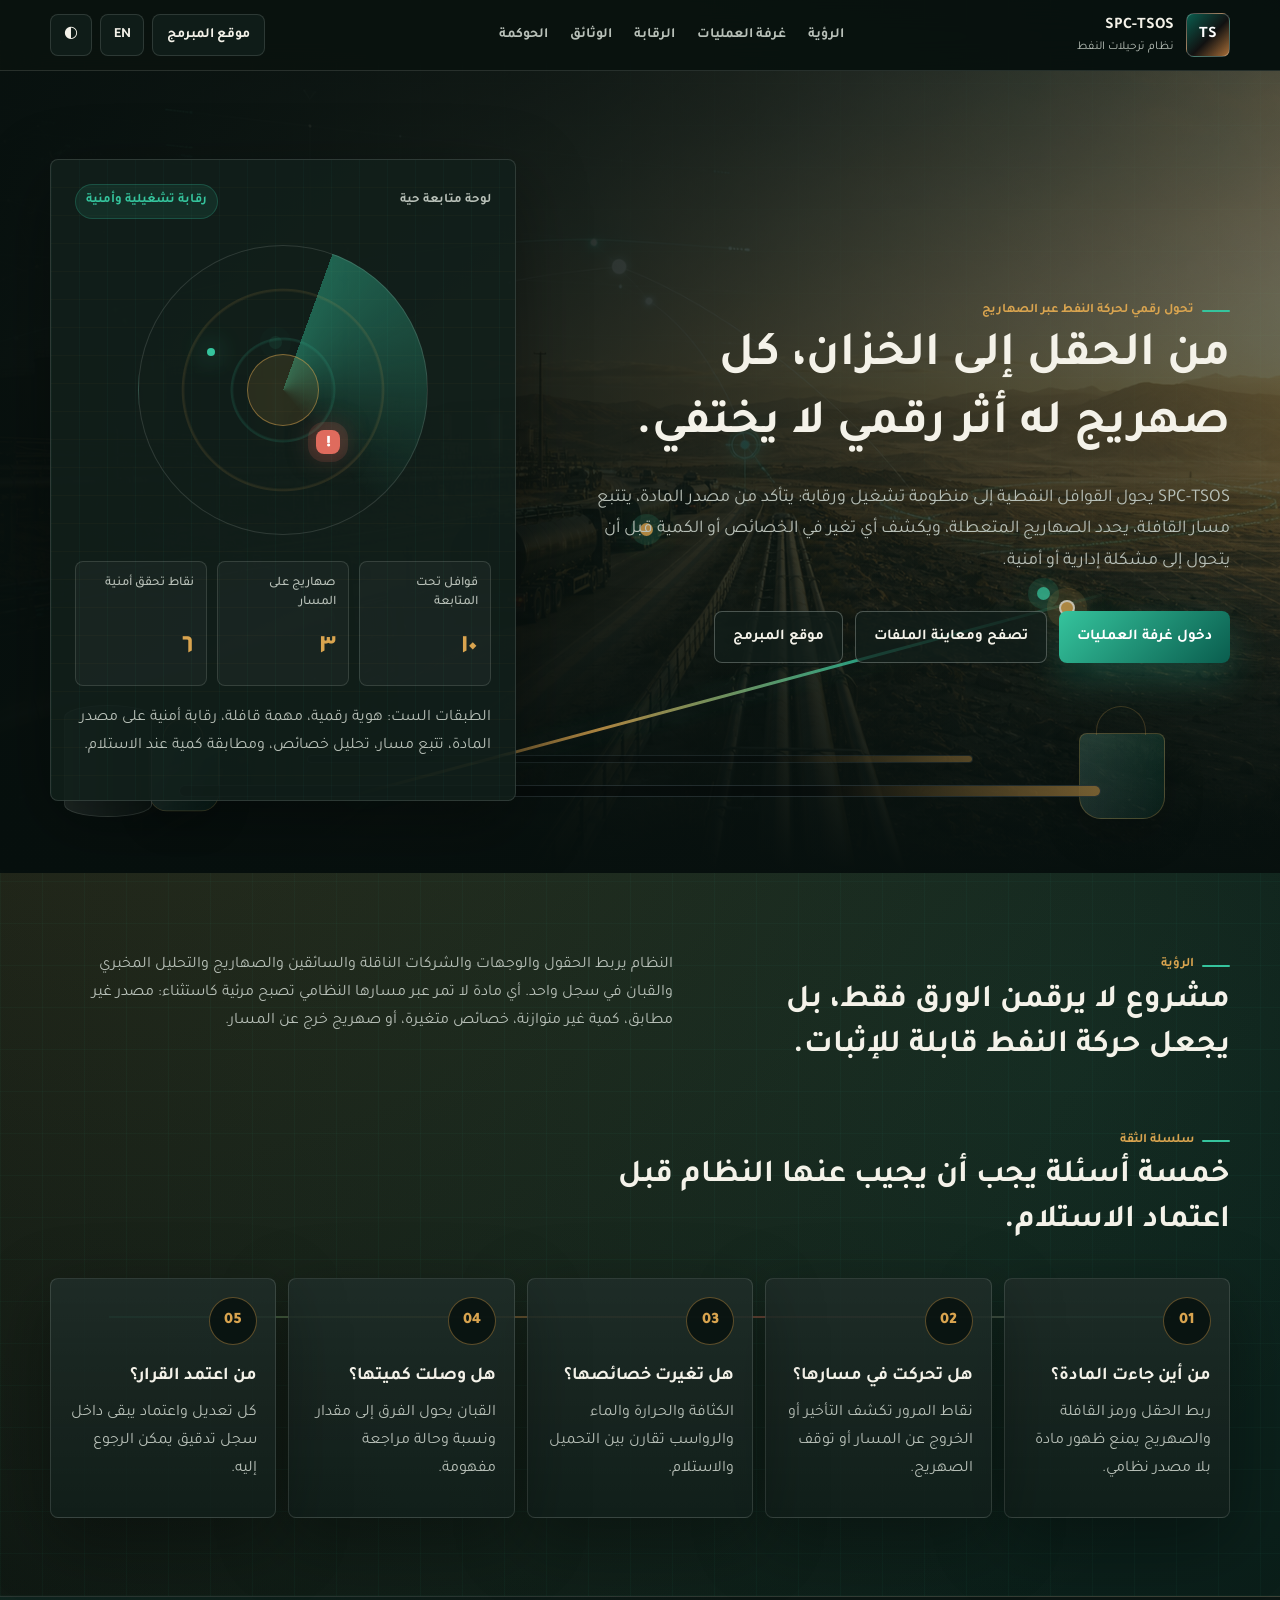
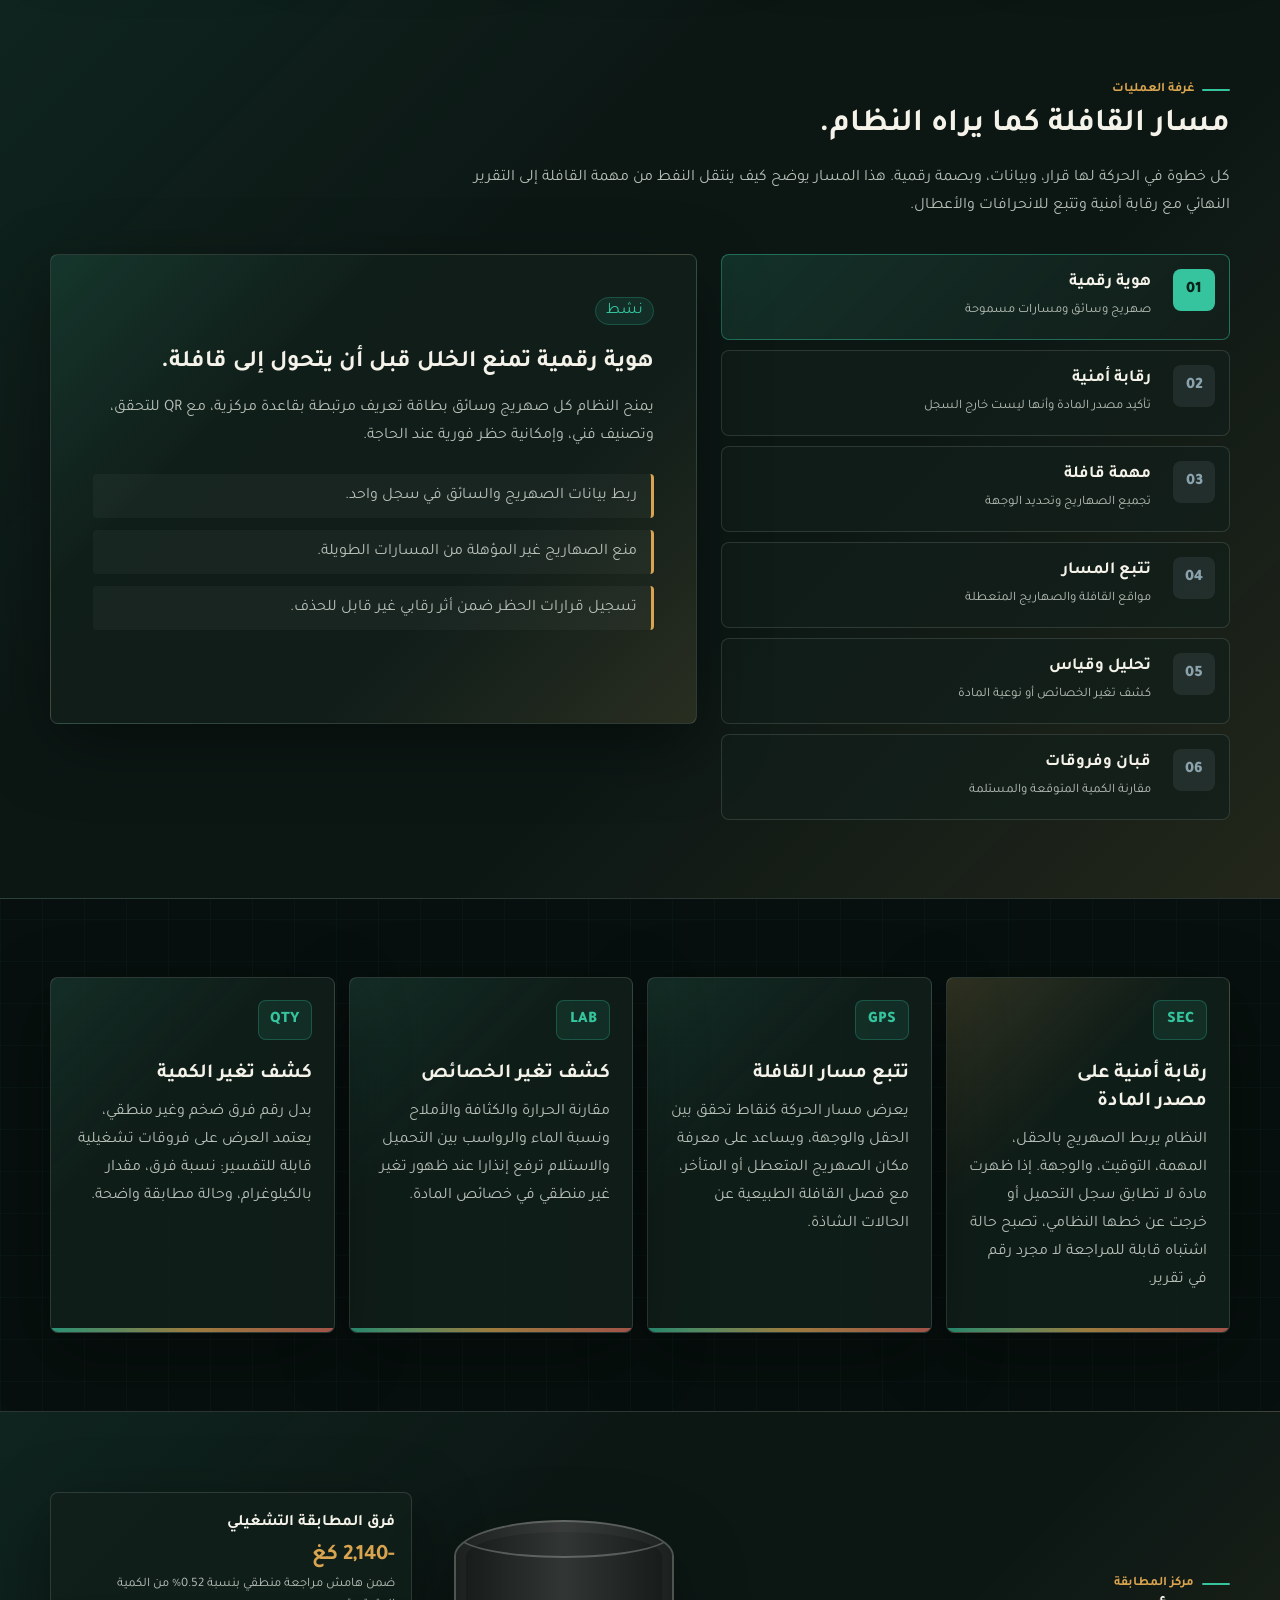
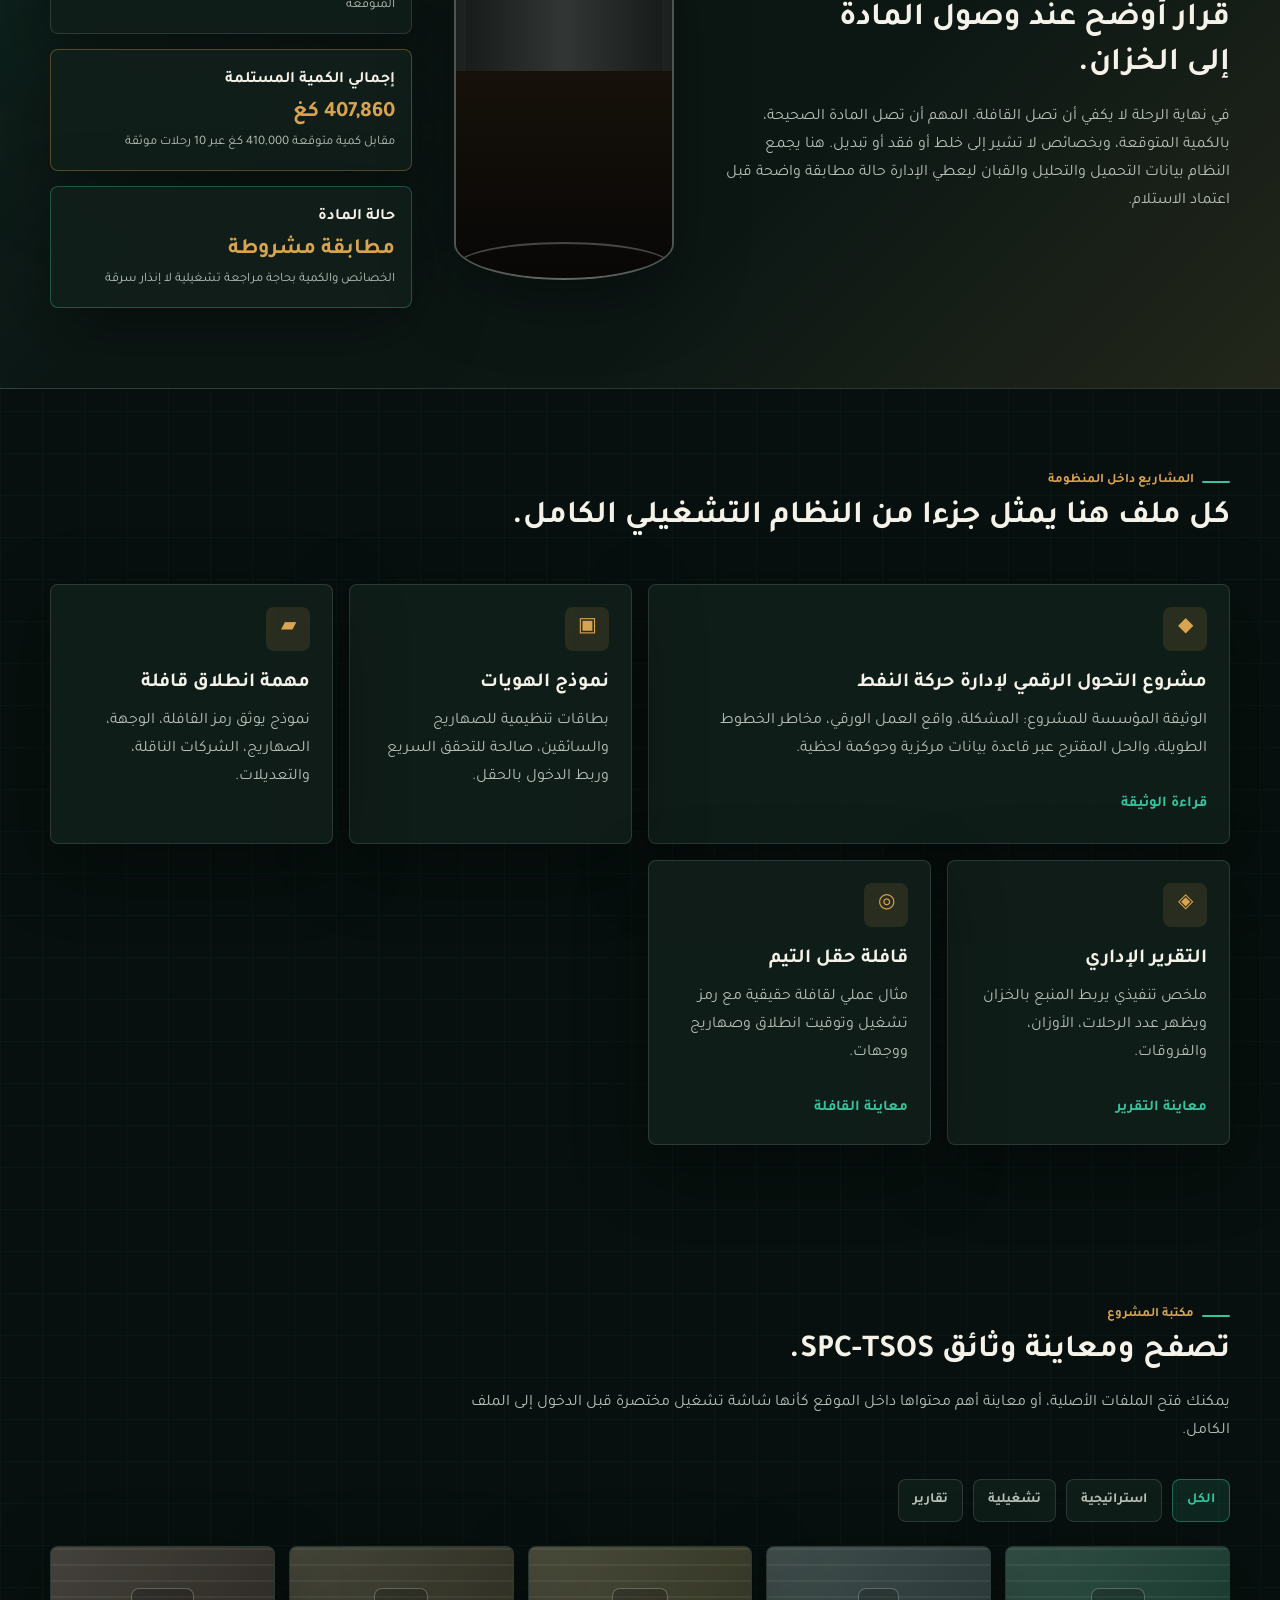
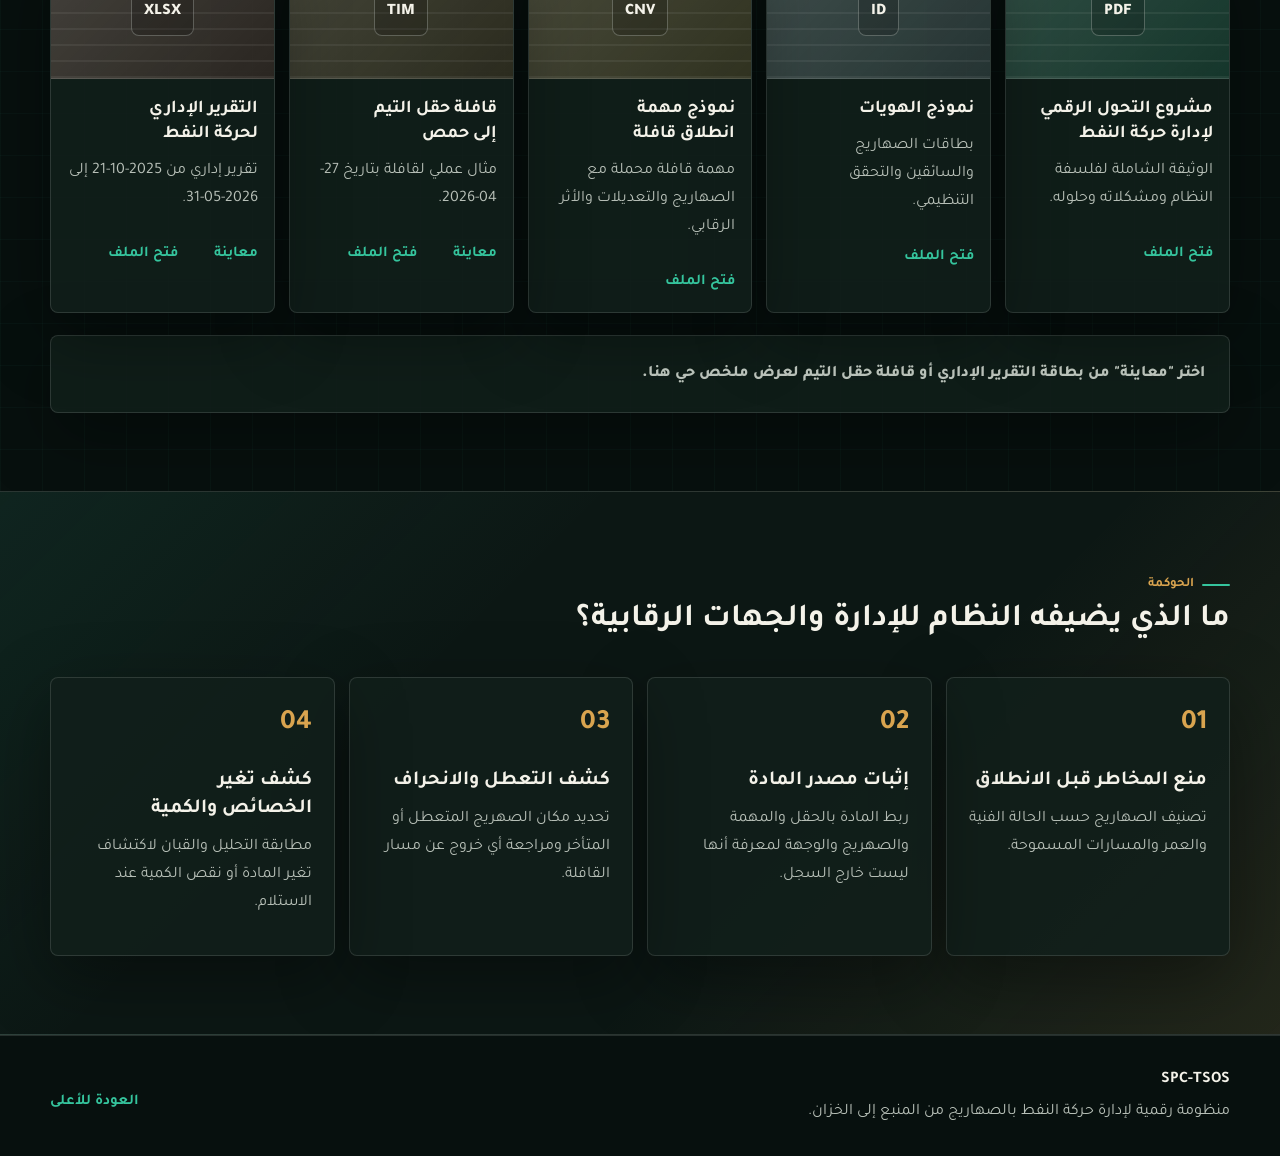
==== commit e291c2bd: "1-10-2026" ====
--- a/projects/SPCTSOS/index.html
+++ b/projects/SPCTSOS/index.html
@@ -11,7 +11,7 @@
     <link rel="preconnect" href="https://fonts.googleapis.com" />
     <link rel="preconnect" href="https://fonts.gstatic.com" crossorigin />
     <link
-      href="https://fonts.googleapis.com/css2?family=Amiri:wght@400;700&family=Roboto:wght@400;500;700;900&family=Tajawal:wght@300;400;500;700;800;900&display=swap"
+      href="https://fonts.googleapis.com/css2?family=Inter:wght@400;500;600;700&family=Tajawal:wght@400;500;700;800&display=swap"
       rel="stylesheet"
     />
     <link rel="preload" href="assets/oil-convoy-hero.png" as="image" />
@@ -23,21 +23,24 @@
         <span class="brand-mark">TS</span>
         <span>
           <strong>SPC-TSOS</strong>
-          <small>نظام ترحيلات النفط</small>
+          <small data-i18n="brand.subtitle">نظام ترحيلات النفط</small>
         </span>
       </a>
-      <nav class="main-nav" aria-label="التنقل الرئيسي">
-        <a href="#overview">الرؤية</a>
-        <a href="#operations">غرفة العمليات</a>
-        <a href="#security">الرقابة</a>
-        <a href="#documents">الوثائق</a>
-        <a href="#governance">الحوكمة</a>
+      <nav class="main-nav" aria-label="التنقل الرئيسي" data-i18n-aria-label="aria.navigation">
+        <a href="#overview" data-i18n="nav.overview">الرؤية</a>
+        <a href="#operations" data-i18n="nav.operations">غرفة العمليات</a>
+        <a href="#security" data-i18n="nav.security">الرقابة</a>
+        <a href="#documents" data-i18n="nav.documents">الوثائق</a>
+        <a href="#governance" data-i18n="nav.governance">الحوكمة</a>
       </nav>
-      <a class="portfolio-button" href="../../index.html" target="_blank" rel="noreferrer">موقع المبرمج</a>
-      <button class="icon-button" id="themeToggle" type="button" aria-label="تبديل النمط">
+      <div class="header-actions">
+      <a class="portfolio-button" href="../../index.html" target="_blank" rel="noreferrer" data-i18n="actions.portfolio">موقع المبرمج</a>
+      <button class="locale-button" id="localeToggle" type="button" aria-label="Switch to English" lang="en">EN</button>
+      <button class="icon-button" id="themeToggle" type="button" aria-label="تبديل النمط" data-i18n-aria-label="aria.theme">
         <span class="sun">☀</span>
         <span class="moon">◐</span>
       </button>
+      </div>
     </header>
 
     <main id="top">
@@ -63,24 +66,24 @@
 
         <div class="section-shell hero-grid">
           <div class="hero-copy">
-            <span class="eyebrow">تحول رقمي لحركة النفط عبر الصهاريج</span>
-            <h1>من الحقل إلى الخزان، كل صهريج له أثر رقمي لا يختفي.</h1>
-            <p class="hero-lead">
+            <span class="eyebrow" data-i18n="hero.eyebrow">تحول رقمي لحركة النفط عبر الصهاريج</span>
+            <h1 data-i18n="hero.title">من الحقل إلى الخزان، كل صهريج له أثر رقمي لا يختفي.</h1>
+            <p class="hero-lead" data-i18n="hero.lead">
               SPC-TSOS يحول القوافل النفطية إلى منظومة تشغيل ورقابة: يتأكد من مصدر
               المادة، يتتبع مسار القافلة، يحدد الصهاريج المتعطلة، ويكشف أي تغير في
               الخصائص أو الكمية قبل أن يتحول إلى مشكلة إدارية أو أمنية.
             </p>
             <div class="hero-actions">
-              <a class="button primary" href="#operations">دخول غرفة العمليات</a>
-              <a class="button ghost" href="#documents">تصفح ومعاينة الملفات</a>
-              <a class="button ghost" href="../../index.html" target="_blank" rel="noreferrer">موقع المبرمج</a>
-            </div>
-          </div>
-
-          <aside class="control-panel" aria-label="ملخص تشغيل المشروع">
+              <a class="button primary" href="#operations" data-i18n="actions.operations">دخول غرفة العمليات</a>
+              <a class="button ghost" href="#documents" data-i18n="actions.documents">تصفح ومعاينة الملفات</a>
+              <a class="button ghost" href="../../index.html" target="_blank" rel="noreferrer" data-i18n="actions.portfolio">موقع المبرمج</a>
+            </div>
+          </div>
+
+          <aside class="control-panel" aria-label="ملخص تشغيل المشروع" data-i18n-aria-label="aria.control">
             <div class="panel-topline">
-              <span>لوحة متابعة حية</span>
-              <strong>رقابة تشغيلية وأمنية</strong>
+              <span data-i18n="control.label">لوحة متابعة حية</span>
+              <strong data-i18n="control.status">رقابة تشغيلية وأمنية</strong>
             </div>
             <div class="radar">
               <span></span>
@@ -89,19 +92,19 @@
             </div>
             <dl class="hero-metrics">
               <div>
-                <dt>قوافل تحت المتابعة</dt>
+                <dt data-i18n="control.convoys">قوافل تحت المتابعة</dt>
                 <dd data-count="10">0</dd>
               </div>
               <div>
-                <dt>صهاريج على المسار</dt>
+                <dt data-i18n="control.tankers">صهاريج على المسار</dt>
                 <dd data-count="3">0</dd>
               </div>
               <div>
-                <dt>نقاط تحقق أمنية</dt>
+                <dt data-i18n="control.checkpoints">نقاط تحقق أمنية</dt>
                 <dd data-count="6">0</dd>
               </div>
             </dl>
-            <p>
+            <p data-i18n="control.body">
               الطبقات الست: هوية رقمية، مهمة قافلة، رقابة أمنية على مصدر المادة،
               تتبع مسار، تحليل خصائص، ومطابقة كمية عند الاستلام.
             </p>
@@ -111,10 +114,10 @@
 
       <section class="section-shell intro-strip" id="overview">
         <div>
-          <span class="section-kicker">الرؤية</span>
-          <h2>مشروع لا يرقمن الورق فقط، بل يجعل حركة النفط قابلة للإثبات.</h2>
-        </div>
-        <p>
+          <span class="section-kicker" data-i18n="nav.overview">الرؤية</span>
+          <h2 data-i18n="overview.title">مشروع لا يرقمن الورق فقط، بل يجعل حركة النفط قابلة للإثبات.</h2>
+        </div>
+        <p data-i18n="overview.body">
           النظام يربط الحقول والوجهات والشركات الناقلة والسائقين والصهاريج والتحليل
           المخبري والقبان في سجل واحد. أي مادة لا تمر عبر مسارها النظامي تصبح مرئية
           كاستثناء: مصدر غير مطابق، كمية غير متوازنة، خصائص متغيرة، أو صهريج خرج عن
@@ -122,36 +125,36 @@
         </p>
       </section>
 
-      <section class="section-shell trust-chain" aria-label="سلسلة الثقة التشغيلية">
+      <section class="section-shell trust-chain" aria-label="سلسلة الثقة التشغيلية" data-i18n-aria-label="aria.trust">
         <div class="section-heading compact">
-          <span class="section-kicker">سلسلة الثقة</span>
-          <h2>خمسة أسئلة يجب أن يجيب عنها النظام قبل اعتماد الاستلام.</h2>
+          <span class="section-kicker" data-i18n="trust.kicker">سلسلة الثقة</span>
+          <h2 data-i18n="trust.title">خمسة أسئلة يجب أن يجيب عنها النظام قبل اعتماد الاستلام.</h2>
         </div>
         <div class="chain-track">
           <article>
             <span>01</span>
-            <h3>من أين جاءت المادة؟</h3>
-            <p>ربط الحقل ورمز القافلة والصهريج يمنع ظهور مادة بلا مصدر نظامي.</p>
+            <h3 data-i18n="trust.sourceTitle">من أين جاءت المادة؟</h3>
+            <p data-i18n="trust.sourceBody">ربط الحقل ورمز القافلة والصهريج يمنع ظهور مادة بلا مصدر نظامي.</p>
           </article>
           <article>
             <span>02</span>
-            <h3>هل تحركت في مسارها؟</h3>
-            <p>نقاط المرور تكشف التأخير أو الخروج عن المسار أو توقف الصهريج.</p>
+            <h3 data-i18n="trust.routeTitle">هل تحركت في مسارها؟</h3>
+            <p data-i18n="trust.routeBody">نقاط المرور تكشف التأخير أو الخروج عن المسار أو توقف الصهريج.</p>
           </article>
           <article>
             <span>03</span>
-            <h3>هل تغيرت خصائصها؟</h3>
-            <p>الكثافة والحرارة والماء والرواسب تقارن بين التحميل والاستلام.</p>
+            <h3 data-i18n="trust.propertiesTitle">هل تغيرت خصائصها؟</h3>
+            <p data-i18n="trust.propertiesBody">الكثافة والحرارة والماء والرواسب تقارن بين التحميل والاستلام.</p>
           </article>
           <article>
             <span>04</span>
-            <h3>هل وصلت كميتها؟</h3>
-            <p>القبان يحول الفرق إلى مقدار ونسبة وحالة مراجعة مفهومة.</p>
+            <h3 data-i18n="trust.quantityTitle">هل وصلت كميتها؟</h3>
+            <p data-i18n="trust.quantityBody">القبان يحول الفرق إلى مقدار ونسبة وحالة مراجعة مفهومة.</p>
           </article>
           <article>
             <span>05</span>
-            <h3>من اعتمد القرار؟</h3>
-            <p>كل تعديل واعتماد يبقى داخل سجل تدقيق يمكن الرجوع إليه.</p>
+            <h3 data-i18n="trust.approvalTitle">من اعتمد القرار؟</h3>
+            <p data-i18n="trust.approvalBody">كل تعديل واعتماد يبقى داخل سجل تدقيق يمكن الرجوع إليه.</p>
           </article>
         </div>
       </section>
@@ -159,9 +162,9 @@
       <section class="section-band operations" id="operations">
         <div class="section-shell">
           <div class="section-heading">
-            <span class="section-kicker">غرفة العمليات</span>
-            <h2>مسار القافلة كما يراه النظام.</h2>
-            <p>
+            <span class="section-kicker" data-i18n="nav.operations">غرفة العمليات</span>
+            <h2 data-i18n="operations.title">مسار القافلة كما يراه النظام.</h2>
+            <p data-i18n="operations.body">
               كل خطوة في الحركة لها قرار، وبيانات، وبصمة رقمية. هذا المسار يوضح كيف
               ينتقل النفط من مهمة القافلة إلى التقرير النهائي مع رقابة أمنية وتتبع
               للانحرافات والأعطال.
@@ -169,36 +172,36 @@
           </div>
 
           <div class="ops-layout">
-            <div class="pipeline" aria-label="مراحل رحلة النفط">
+            <div class="pipeline" aria-label="مراحل رحلة النفط" data-i18n-aria-label="aria.pipeline">
               <button class="stage is-active" data-stage="identity" type="button">
                 <span>01</span>
-                <strong>هوية رقمية</strong>
-                <small>صهريج وسائق ومسارات مسموحة</small>
+                <strong data-i18n="stages.identity">هوية رقمية</strong>
+                <small data-i18n="stages.identityNote">صهريج وسائق ومسارات مسموحة</small>
               </button>
               <button class="stage" data-stage="security" type="button">
                 <span>02</span>
-                <strong>رقابة أمنية</strong>
-                <small>تأكيد مصدر المادة وأنها ليست خارج السجل</small>
+                <strong data-i18n="stages.security">رقابة أمنية</strong>
+                <small data-i18n="stages.securityNote">تأكيد مصدر المادة وأنها ليست خارج السجل</small>
               </button>
               <button class="stage" data-stage="mission" type="button">
                 <span>03</span>
-                <strong>مهمة قافلة</strong>
-                <small>تجميع الصهاريج وتحديد الوجهة</small>
+                <strong data-i18n="stages.mission">مهمة قافلة</strong>
+                <small data-i18n="stages.missionNote">تجميع الصهاريج وتحديد الوجهة</small>
               </button>
               <button class="stage" data-stage="tracking" type="button">
                 <span>04</span>
-                <strong>تتبع المسار</strong>
-                <small>مواقع القافلة والصهاريج المتعطلة</small>
+                <strong data-i18n="stages.tracking">تتبع المسار</strong>
+                <small data-i18n="stages.trackingNote">مواقع القافلة والصهاريج المتعطلة</small>
               </button>
               <button class="stage" data-stage="lab" type="button">
                 <span>05</span>
-                <strong>تحليل وقياس</strong>
-                <small>كشف تغير الخصائص أو نوعية المادة</small>
+                <strong data-i18n="stages.lab">تحليل وقياس</strong>
+                <small data-i18n="stages.labNote">كشف تغير الخصائص أو نوعية المادة</small>
               </button>
               <button class="stage" data-stage="scale" type="button">
                 <span>06</span>
-                <strong>قبان وفروقات</strong>
-                <small>مقارنة الكمية المتوقعة والمستلمة</small>
+                <strong data-i18n="stages.scale">قبان وفروقات</strong>
+                <small data-i18n="stages.scaleNote">مقارنة الكمية المتوقعة والمستلمة</small>
               </button>
             </div>
 
@@ -222,8 +225,8 @@
       <section class="section-shell assurance-grid" id="security">
         <article class="assurance-card security-card">
           <span>SEC</span>
-          <h3>رقابة أمنية على مصدر المادة</h3>
-          <p>
+          <h3 data-i18n="assurance.securityTitle">رقابة أمنية على مصدر المادة</h3>
+          <p data-i18n="assurance.securityBody">
             النظام يربط الصهريج بالحقل، المهمة، التوقيت، والوجهة. إذا ظهرت مادة لا
             تطابق سجل التحميل أو خرجت عن خطها النظامي، تصبح حالة اشتباه قابلة
             للمراجعة لا مجرد رقم في تقرير.
@@ -231,24 +234,24 @@
         </article>
         <article class="assurance-card">
           <span>GPS</span>
-          <h3>تتبع مسار القافلة</h3>
-          <p>
+          <h3 data-i18n="assurance.trackingTitle">تتبع مسار القافلة</h3>
+          <p data-i18n="assurance.trackingBody">
             يعرض مسار الحركة كنقاط تحقق بين الحقل والوجهة، ويساعد على معرفة مكان
             الصهريج المتعطل أو المتأخر، مع فصل القافلة الطبيعية عن الحالات الشاذة.
           </p>
         </article>
         <article class="assurance-card">
           <span>LAB</span>
-          <h3>كشف تغير الخصائص</h3>
-          <p>
+          <h3 data-i18n="assurance.propertiesTitle">كشف تغير الخصائص</h3>
+          <p data-i18n="assurance.propertiesBody">
             مقارنة الحرارة والكثافة والأملاح ونسبة الماء والرواسب بين التحميل
             والاستلام ترفع إنذارا عند ظهور تغير غير منطقي في خصائص المادة.
           </p>
         </article>
         <article class="assurance-card">
           <span>QTY</span>
-          <h3>كشف تغير الكمية</h3>
-          <p>
+          <h3 data-i18n="assurance.quantityTitle">كشف تغير الكمية</h3>
+          <p data-i18n="assurance.quantityBody">
             بدل رقم فرق ضخم وغير منطقي، يعتمد العرض على فروقات تشغيلية قابلة للتفسير:
             نسبة فرق، مقدار بالكيلوغرام، وحالة مطابقة واضحة.
           </p>
@@ -258,33 +261,33 @@
       <section class="section-band command-center">
         <div class="section-shell command-grid">
           <div>
-            <span class="section-kicker">مركز المطابقة</span>
-            <h2>قرار أوضح عند وصول المادة إلى الخزان.</h2>
-            <p>
+            <span class="section-kicker" data-i18n="reconciliation.kicker">مركز المطابقة</span>
+            <h2 data-i18n="reconciliation.title">قرار أوضح عند وصول المادة إلى الخزان.</h2>
+            <p data-i18n="reconciliation.body">
               في نهاية الرحلة لا يكفي أن تصل القافلة. المهم أن تصل المادة الصحيحة،
               بالكمية المتوقعة، وبخصائص لا تشير إلى خلط أو فقد أو تبديل. هنا يجمع
               النظام بيانات التحميل والتحليل والقبان ليعطي الإدارة حالة مطابقة
               واضحة قبل اعتماد الاستلام.
             </p>
           </div>
-          <div class="tank-visual" aria-label="تصور خزان وبيانات">
+          <div class="tank-visual" aria-label="تصور خزان وبيانات" data-i18n-aria-label="aria.tank">
             <div class="tank">
               <span class="fill"></span>
             </div>
             <div class="signal-card">
-              <strong>فرق المطابقة التشغيلي</strong>
-              <span>-2,140 كغ</span>
-              <small>ضمن هامش مراجعة منطقي بنسبة 0.52% من الكمية المتوقعة</small>
+              <strong data-i18n="signals.variance">فرق المطابقة التشغيلي</strong>
+              <span data-i18n="signals.varianceValue">-2,140 كغ</span>
+              <small data-i18n="signals.varianceNote">ضمن هامش مراجعة منطقي بنسبة 0.52% من الكمية المتوقعة</small>
             </div>
             <div class="signal-card accent">
-              <strong>إجمالي الكمية المستلمة</strong>
-              <span>407,860 كغ</span>
-              <small>مقابل كمية متوقعة 410,000 كغ عبر 10 رحلات موثقة</small>
+              <strong data-i18n="signals.received">إجمالي الكمية المستلمة</strong>
+              <span data-i18n="signals.receivedValue">407,860 كغ</span>
+              <small data-i18n="signals.receivedNote">مقابل كمية متوقعة 410,000 كغ عبر 10 رحلات موثقة</small>
             </div>
             <div class="signal-card ok">
-              <strong>حالة المادة</strong>
-              <span>مطابقة مشروطة</span>
-              <small>الخصائص والكمية بحاجة مراجعة تشغيلية لا إنذار سرقة</small>
+              <strong data-i18n="signals.status">حالة المادة</strong>
+              <span data-i18n="signals.statusValue">مطابقة مشروطة</span>
+              <small data-i18n="signals.statusNote">الخصائص والكمية بحاجة مراجعة تشغيلية لا إنذار سرقة</small>
             </div>
           </div>
         </div>
@@ -292,109 +295,110 @@
 
       <section class="section-shell feature-grid" id="projects">
         <div class="section-heading compact">
-          <span class="section-kicker">المشاريع داخل المنظومة</span>
-          <h2>كل ملف هنا يمثل جزءا من النظام التشغيلي الكامل.</h2>
+          <span class="section-kicker" data-i18n="features.kicker">المشاريع داخل المنظومة</span>
+          <h2 data-i18n="features.title">كل ملف هنا يمثل جزءا من النظام التشغيلي الكامل.</h2>
         </div>
 
         <article class="feature-card wide">
           <span class="card-icon">◆</span>
-          <h3>مشروع التحول الرقمي لإدارة حركة النفط</h3>
-          <p>
+          <h3 data-i18n="features.foundationTitle">مشروع التحول الرقمي لإدارة حركة النفط</h3>
+          <p data-i18n="features.foundationBody">
             الوثيقة المؤسسة للمشروع: المشكلة، واقع العمل الورقي، مخاطر الخطوط الطويلة،
             والحل المقترح عبر قاعدة بيانات مركزية وحوكمة لحظية.
           </p>
-          <a href="تقديم المشروع/مشروع التحول الرقمي لإدارة حركة النفط.pdf" target="_blank" rel="noreferrer">
+          <a href="تقديم المشروع/مشروع التحول الرقمي لإدارة حركة النفط.pdf" target="_blank" rel="noreferrer" data-i18n="actions.readDocument">
             قراءة الوثيقة
           </a>
         </article>
 
         <article class="feature-card">
           <span class="card-icon">▣</span>
-          <h3>نموذج الهويات</h3>
-          <p>بطاقات تنظيمية للصهاريج والسائقين، صالحة للتحقق السريع وربط الدخول بالحقل.</p>
+          <h3 data-i18n="features.identityTitle">نموذج الهويات</h3>
+          <p data-i18n="features.identityBody">بطاقات تنظيمية للصهاريج والسائقين، صالحة للتحقق السريع وربط الدخول بالحقل.</p>
         </article>
 
         <article class="feature-card">
           <span class="card-icon">▰</span>
-          <h3>مهمة انطلاق قافلة</h3>
-          <p>نموذج يوثق رمز القافلة، الوجهة، الصهاريج، الشركات الناقلة، والتعديلات.</p>
+          <h3 data-i18n="features.missionTitle">مهمة انطلاق قافلة</h3>
+          <p data-i18n="features.missionBody">نموذج يوثق رمز القافلة، الوجهة، الصهاريج، الشركات الناقلة، والتعديلات.</p>
         </article>
 
         <article class="feature-card action-card">
           <span class="card-icon">◈</span>
-          <h3>التقرير الإداري</h3>
-          <p>ملخص تنفيذي يربط المنبع بالخزان ويظهر عدد الرحلات، الأوزان، والفروقات.</p>
-          <button class="text-action" data-preview="report" type="button">معاينة التقرير</button>
+          <h3 data-i18n="features.reportTitle">التقرير الإداري</h3>
+          <p data-i18n="features.reportBody">ملخص تنفيذي يربط المنبع بالخزان ويظهر عدد الرحلات، الأوزان، والفروقات.</p>
+          <button class="text-action" data-preview="report" type="button" data-i18n="actions.previewReport">معاينة التقرير</button>
         </article>
 
         <article class="feature-card action-card">
           <span class="card-icon">◎</span>
-          <h3>قافلة حقل التيم</h3>
-          <p>مثال عملي لقافلة حقيقية مع رمز تشغيل وتوقيت انطلاق وصهاريج ووجهات.</p>
-          <button class="text-action" data-preview="tim" type="button">معاينة القافلة</button>
+          <h3 data-i18n="features.timTitle">قافلة حقل التيم</h3>
+          <p data-i18n="features.timBody">مثال عملي لقافلة حقيقية مع رمز تشغيل وتوقيت انطلاق وصهاريج ووجهات.</p>
+          <button class="text-action" data-preview="tim" type="button" data-i18n="actions.previewConvoy">معاينة القافلة</button>
         </article>
       </section>
 
       <section class="section-shell documents" id="documents">
         <div class="section-heading">
-          <span class="section-kicker">مكتبة المشروع</span>
-          <h2>تصفح ومعاينة وثائق SPC-TSOS.</h2>
-          <p>
+          <span class="section-kicker" data-i18n="documents.kicker">مكتبة المشروع</span>
+          <h2 data-i18n="documents.title">تصفح ومعاينة وثائق SPC-TSOS.</h2>
+          <p data-i18n="documents.body">
             يمكنك فتح الملفات الأصلية، أو معاينة أهم محتواها داخل الموقع كأنها شاشة
             تشغيل مختصرة قبل الدخول إلى الملف الكامل.
           </p>
         </div>
 
-        <div class="doc-toolbar" role="tablist" aria-label="تصفية الوثائق">
-          <button class="filter is-active" data-filter="all" type="button">الكل</button>
-          <button class="filter" data-filter="strategy" type="button">استراتيجية</button>
-          <button class="filter" data-filter="operation" type="button">تشغيلية</button>
-          <button class="filter" data-filter="report" type="button">تقارير</button>
+        <div class="doc-toolbar" role="group" aria-label="تصفية الوثائق" data-i18n-aria-label="aria.filters">
+          <button class="filter is-active" data-filter="all" type="button" aria-pressed="true" data-i18n="filters.all">الكل</button>
+          <button class="filter" data-filter="strategy" type="button" aria-pressed="false" data-i18n="filters.strategy">استراتيجية</button>
+          <button class="filter" data-filter="operation" type="button" aria-pressed="false" data-i18n="filters.operation">تشغيلية</button>
+          <button class="filter" data-filter="report" type="button" aria-pressed="false" data-i18n="filters.report">تقارير</button>
         </div>
 
         <div class="doc-grid">
           <article class="doc-card" data-type="strategy">
             <div class="doc-preview strategy-preview"><span>PDF</span></div>
-            <h3>مشروع التحول الرقمي لإدارة حركة النفط</h3>
-            <p>الوثيقة الشاملة لفلسفة النظام ومشكلاته وحلوله.</p>
-            <a href="تقديم المشروع/مشروع التحول الرقمي لإدارة حركة النفط.pdf" target="_blank" rel="noreferrer">
+            <h3 data-i18n="features.foundationTitle">مشروع التحول الرقمي لإدارة حركة النفط</h3>
+            <p data-i18n="documents.foundationBody">الوثيقة الشاملة لفلسفة النظام ومشكلاته وحلوله.</p>
+            <a href="تقديم المشروع/مشروع التحول الرقمي لإدارة حركة النفط.pdf" target="_blank" rel="noreferrer" data-i18n="actions.openFile">
               فتح الملف
             </a>
           </article>
 
           <article class="doc-card" data-type="operation">
             <div class="doc-preview identity-preview"><span>ID</span></div>
-            <h3>نموذج الهويات</h3>
-            <p>بطاقات الصهاريج والسائقين والتحقق التنظيمي.</p>
-            <a href="تقديم المشروع/نموذج الهويات.pdf" target="_blank" rel="noreferrer">فتح الملف</a>
+            <h3 data-i18n="features.identityTitle">نموذج الهويات</h3>
+            <p data-i18n="documents.identityBody">بطاقات الصهاريج والسائقين والتحقق التنظيمي.</p>
+            <a href="تقديم المشروع/نموذج الهويات.pdf" target="_blank" rel="noreferrer" data-i18n="actions.openFile">فتح الملف</a>
           </article>
 
           <article class="doc-card" data-type="operation">
             <div class="doc-preview convoy-preview"><span>CNV</span></div>
-            <h3>نموذج مهمة انطلاق قافلة</h3>
-            <p>مهمة قافلة محملة مع الصهاريج والتعديلات والأثر الرقابي.</p>
-            <a href="تقديم المشروع/نموذج مهمة انطلاق قافلة.pdf" target="_blank" rel="noreferrer">فتح الملف</a>
+            <h3 data-i18n="documents.missionTitle">نموذج مهمة انطلاق قافلة</h3>
+            <p data-i18n="documents.missionBody">مهمة قافلة محملة مع الصهاريج والتعديلات والأثر الرقابي.</p>
+            <a href="تقديم المشروع/نموذج مهمة انطلاق قافلة.pdf" target="_blank" rel="noreferrer" data-i18n="actions.openFile">فتح الملف</a>
           </article>
 
           <article class="doc-card" data-type="operation">
             <div class="doc-preview tim-preview"><span>TIM</span></div>
-            <h3>قافلة حقل التيم إلى حمص</h3>
-            <p>مثال عملي لقافلة بتاريخ 27-04-2026.</p>
-            <button class="text-action" data-preview="tim" type="button">معاينة</button>
-            <a href="تقديم المشروع/قافلة_حقل التيم_حمص_2026-04-27.pdf" target="_blank" rel="noreferrer">
+            <h3 data-i18n="documents.timTitle">قافلة حقل التيم إلى حمص</h3>
+            <p data-i18n="documents.timBody">مثال عملي لقافلة بتاريخ 27-04-2026.</p>
+            <button class="text-action" data-preview="tim" type="button" data-i18n="actions.preview">معاينة</button>
+            <a href="تقديم المشروع/قافلة_حقل التيم_حمص_2026-04-27.pdf" target="_blank" rel="noreferrer" data-i18n="actions.openFile">
               فتح الملف
             </a>
           </article>
 
           <article class="doc-card" data-type="report">
             <div class="doc-preview report-preview"><span>XLSX</span></div>
-            <h3>التقرير الإداري لحركة النفط</h3>
-            <p>تقرير إداري من 2025-10-21 إلى 2026-05-31.</p>
-            <button class="text-action" data-preview="report" type="button">معاينة</button>
+            <h3 data-i18n="documents.reportTitle">التقرير الإداري لحركة النفط</h3>
+            <p data-i18n="documents.reportBody">تقرير إداري من 2025-10-21 إلى 2026-05-31.</p>
+            <button class="text-action" data-preview="report" type="button" data-i18n="actions.preview">معاينة</button>
             <a
               href="تقديم المشروع/التقرير الإداري لحركة النفط من المنبع إلى الخزان (2025-10-21 ⇢ 2026-05-31)_2026-02-09_01-39.xlsx"
               target="_blank"
               rel="noreferrer"
+              data-i18n="actions.openFile"
             >
               فتح الملف
             </a>
@@ -402,7 +406,7 @@
         </div>
 
         <div class="inline-preview" id="inlinePreview" aria-live="polite">
-          <div class="preview-empty">
+          <div class="preview-empty" data-i18n="documents.emptyPreview">
             اختر "معاينة" من بطاقة التقرير الإداري أو قافلة حقل التيم لعرض ملخص حي هنا.
           </div>
         </div>
@@ -411,29 +415,29 @@
       <section class="section-band governance" id="governance">
         <div class="section-shell">
           <div class="section-heading compact">
-            <span class="section-kicker">الحوكمة</span>
-            <h2>ما الذي يضيفه النظام للإدارة والجهات الرقابية؟</h2>
+            <span class="section-kicker" data-i18n="nav.governance">الحوكمة</span>
+            <h2 data-i18n="governance.title">ما الذي يضيفه النظام للإدارة والجهات الرقابية؟</h2>
           </div>
           <div class="governance-grid">
             <div>
               <strong>01</strong>
-              <h3>منع المخاطر قبل الانطلاق</h3>
-              <p>تصنيف الصهاريج حسب الحالة الفنية والعمر والمسارات المسموحة.</p>
+              <h3 data-i18n="governance.riskTitle">منع المخاطر قبل الانطلاق</h3>
+              <p data-i18n="governance.riskBody">تصنيف الصهاريج حسب الحالة الفنية والعمر والمسارات المسموحة.</p>
             </div>
             <div>
               <strong>02</strong>
-              <h3>إثبات مصدر المادة</h3>
-              <p>ربط المادة بالحقل والمهمة والصهريج والوجهة لمعرفة أنها ليست خارج السجل.</p>
+              <h3 data-i18n="governance.sourceTitle">إثبات مصدر المادة</h3>
+              <p data-i18n="governance.sourceBody">ربط المادة بالحقل والمهمة والصهريج والوجهة لمعرفة أنها ليست خارج السجل.</p>
             </div>
             <div>
               <strong>03</strong>
-              <h3>كشف التعطل والانحراف</h3>
-              <p>تحديد مكان الصهريج المتعطل أو المتأخر ومراجعة أي خروج عن مسار القافلة.</p>
+              <h3 data-i18n="governance.trackingTitle">كشف التعطل والانحراف</h3>
+              <p data-i18n="governance.trackingBody">تحديد مكان الصهريج المتعطل أو المتأخر ومراجعة أي خروج عن مسار القافلة.</p>
             </div>
             <div>
               <strong>04</strong>
-              <h3>كشف تغير الخصائص والكمية</h3>
-              <p>مطابقة التحليل والقبان لاكتشاف تغير المادة أو نقص الكمية عند الاستلام.</p>
+              <h3 data-i18n="governance.reconciliationTitle">كشف تغير الخصائص والكمية</h3>
+              <p data-i18n="governance.reconciliationBody">مطابقة التحليل والقبان لاكتشاف تغير المادة أو نقص الكمية عند الاستلام.</p>
             </div>
           </div>
         </div>
@@ -444,12 +448,13 @@
       <div class="section-shell footer-grid">
         <div>
           <strong>SPC-TSOS</strong>
-          <p>منظومة رقمية لإدارة حركة النفط بالصهاريج من المنبع إلى الخزان.</p>
-        </div>
-        <a href="#top">العودة للأعلى</a>
+          <p data-i18n="footer.description">منظومة رقمية لإدارة حركة النفط بالصهاريج من المنبع إلى الخزان.</p>
+        </div>
+        <a href="#top" data-i18n="actions.backToTop">العودة للأعلى</a>
       </div>
     </footer>
 
+    <script src="translations.js"></script>
     <script src="script.js"></script>
   </body>
 </html>
--- a/projects/SPCTSOS/styles.css
+++ b/projects/SPCTSOS/styles.css
@@ -1,7 +1,8 @@
 :root {
   color-scheme: dark;
-  --font-body: "Tajawal", "Roboto", Tahoma, Arial, sans-serif;
-  --font-display: "Tajawal", "Roboto", Tahoma, Arial, sans-serif;
+  --font-body: "Tajawal", Tahoma, Arial, sans-serif;
+  --font-display: var(--font-body);
+  --heading-line-height: 1.4;
   --bg: #07100e;
   --bg-soft: #0c1714;
   --panel: rgba(18, 31, 27, 0.88);
@@ -17,6 +18,11 @@
   --steel: #8aa3ac;
   --alert: #df6b5d;
   --shadow: 0 22px 70px rgba(0, 0, 0, 0.38);
+}
+
+html[lang="en"] {
+  --font-body: "Inter", Arial, sans-serif;
+  --heading-line-height: 1.22;
 }
 
 html[data-theme="light"] {
@@ -44,6 +50,7 @@
 
 html {
   scroll-behavior: smooth;
+  scroll-padding-top: 88px;
 }
 
 body {
@@ -58,7 +65,9 @@
   background-size: 42px 42px, 42px 42px, auto, auto, auto;
   color: var(--text);
   font-family: var(--font-body);
-  line-height: 1.7;
+  font-size: 1rem;
+  line-height: 1.75;
+  letter-spacing: 0;
 }
 
 img {
@@ -73,6 +82,16 @@
 
 button {
   font: inherit;
+}
+
+button,
+a {
+  -webkit-tap-highlight-color: transparent;
+}
+
+:focus-visible {
+  outline: 2px solid var(--green);
+  outline-offset: 4px;
 }
 
 .section-shell {
@@ -92,11 +111,40 @@
   display: flex;
   align-items: center;
   justify-content: space-between;
-  gap: 20px;
+  gap: 14px;
   padding: 12px max(18px, calc((100vw - 1180px) / 2));
   border-bottom: 1px solid var(--line);
   background: color-mix(in srgb, var(--bg) 84%, transparent);
   backdrop-filter: blur(18px);
+}
+
+.header-actions {
+  display: flex;
+  align-items: center;
+  gap: 8px;
+  flex-shrink: 0;
+}
+
+.locale-button {
+  min-width: 44px;
+  min-height: 42px;
+  padding: 6px 10px;
+  border: 1px solid var(--line);
+  border-radius: 8px;
+  background: var(--panel);
+  color: var(--text);
+  font-size: 0.875rem;
+  font-weight: 700;
+  cursor: pointer;
+}
+
+.locale-button:hover {
+  border-color: var(--green);
+  color: var(--green);
+}
+
+.locale-button[lang="ar"] {
+  font-family: "Tajawal", Tahoma, Arial, sans-serif;
 }
 
 .brand {
@@ -115,7 +163,7 @@
   border-radius: 8px;
   background: linear-gradient(135deg, var(--green-dark), #111 55%, var(--copper));
   color: #fff;
-  font-weight: 900;
+  font-weight: 700;
   letter-spacing: 0;
 }
 
@@ -127,7 +175,7 @@
 .brand small {
   margin-top: -3px;
   color: var(--muted);
-  font-size: 12px;
+  font-size: 0.75rem;
 }
 
 .main-nav {
@@ -136,13 +184,13 @@
   justify-content: center;
   gap: 6px;
   color: var(--muted);
-  font-size: 14px;
+  font-size: 0.875rem;
   font-weight: 700;
 }
 
 .main-nav a {
   border-radius: 8px;
-  padding: 9px 12px;
+  padding: 9px 8px;
 }
 
 .main-nav a:hover {
@@ -172,8 +220,8 @@
   background: var(--panel);
   color: var(--text);
   padding: 0 14px;
-  font-size: 14px;
-  font-weight: 900;
+  font-size: 0.875rem;
+  font-weight: 700;
   white-space: nowrap;
 }
 
@@ -374,8 +422,8 @@
   align-items: center;
   gap: 8px;
   color: var(--amber);
-  font-size: 13px;
-  font-weight: 900;
+  font-size: 0.8125rem;
+  font-weight: 700;
   letter-spacing: 0;
 }
 
@@ -394,6 +442,7 @@
 h3,
 p {
   margin-top: 0;
+  overflow-wrap: break-word;
 }
 
 h1,
@@ -406,19 +455,26 @@
   font-family: var(--font-display);
 }
 
+h1,
+h2,
+h3 {
+  font-weight: 700;
+  text-wrap: pretty;
+}
+
 h1 {
   max-width: 820px;
   margin-bottom: 24px;
-  font-size: clamp(44px, 7vw, 86px);
-  line-height: 1.08;
+  font-size: 3rem;
+  line-height: var(--heading-line-height);
   letter-spacing: 0;
 }
 
 .hero-lead {
   max-width: 690px;
   color: var(--muted);
-  font-size: clamp(18px, 2vw, 23px);
-  font-weight: 700;
+  font-size: 1.125rem;
+  font-weight: 400;
 }
 
 .hero-actions {
@@ -435,7 +491,9 @@
   justify-content: center;
   border-radius: 8px;
   padding: 12px 18px;
-  font-weight: 900;
+  font-size: 0.9375rem;
+  font-weight: 700;
+  text-align: center;
 }
 
 .button.primary {
@@ -489,8 +547,9 @@
   justify-content: space-between;
   gap: 16px;
   color: var(--muted);
-  font-size: 13px;
-  font-weight: 800;
+  font-size: 0.8125rem;
+  font-weight: 700;
+  flex-wrap: wrap;
 }
 
 .panel-topline strong,
@@ -552,7 +611,7 @@
 
 .hero-metrics {
   display: grid;
-  grid-template-columns: repeat(3, 1fr);
+  grid-template-columns: repeat(3, minmax(0, 1fr));
   gap: 10px;
   margin: 0 0 18px;
 }
@@ -567,15 +626,16 @@
 .hero-metrics dt {
   min-height: 44px;
   color: var(--muted);
-  font-size: 12px;
-  font-weight: 800;
+  font-size: 0.8125rem;
+  font-weight: 500;
+  line-height: 1.5;
 }
 
 .hero-metrics dd {
   margin: 6px 0 0;
   color: var(--amber);
-  font-size: 30px;
-  font-weight: 900;
+  font-size: 1.75rem;
+  font-weight: 700;
 }
 
 .control-panel p,
@@ -599,8 +659,8 @@
 
 h2 {
   margin-bottom: 16px;
-  font-size: clamp(30px, 4vw, 54px);
-  line-height: 1.18;
+  font-size: 2rem;
+  line-height: var(--heading-line-height);
 }
 
 .section-heading {
@@ -619,7 +679,7 @@
 .chain-track {
   position: relative;
   display: grid;
-  grid-template-columns: repeat(5, 1fr);
+  grid-template-columns: repeat(5, minmax(0, 1fr));
   gap: 12px;
 }
 
@@ -660,12 +720,13 @@
 
 .chain-track h3 {
   margin: 18px 0 10px;
-  font-size: 21px;
+  font-size: 1.125rem;
+  line-height: 1.45;
 }
 
 .chain-track p {
   color: var(--muted);
-  font-weight: 700;
+  font-weight: 400;
 }
 
 .operations,
@@ -681,7 +742,7 @@
 
 .assurance-grid {
   display: grid;
-  grid-template-columns: repeat(4, 1fr);
+  grid-template-columns: repeat(4, minmax(0, 1fr));
   gap: 14px;
   padding: 78px 0;
 }
@@ -723,7 +784,8 @@
 
 .assurance-card h3 {
   margin: 20px 0 10px;
-  font-size: 24px;
+  font-size: 1.25rem;
+  line-height: 1.4;
 }
 
 .assurance-card p {
@@ -760,7 +822,7 @@
   background: color-mix(in srgb, var(--panel) 82%, transparent);
   color: var(--text);
   cursor: pointer;
-  text-align: right;
+  text-align: start;
 }
 
 .stage span {
@@ -777,13 +839,15 @@
 
 .stage strong {
   align-self: end;
-  font-size: 18px;
+  font-size: 1.0625rem;
+  line-height: 1.45;
+  font-weight: 700;
 }
 
 .stage small {
   color: var(--muted);
-  font-size: 13px;
-  font-weight: 700;
+  font-size: 0.8125rem;
+  font-weight: 400;
 }
 
 .stage.is-active {
@@ -807,8 +871,8 @@
 
 .stage-view h3 {
   margin: 22px 0 14px;
-  font-size: clamp(26px, 3vw, 42px);
-  line-height: 1.22;
+  font-size: 1.5rem;
+  line-height: var(--heading-line-height);
 }
 
 .stage-view ul {
@@ -820,16 +884,16 @@
 }
 
 .stage-view li {
-  border-right: 3px solid var(--amber);
-  padding: 8px 14px 8px 0;
+  border-inline-start: 3px solid var(--amber);
+  padding: 8px 14px;
   background: rgba(255, 255, 255, 0.035);
-  border-radius: 8px 0 0 8px;
-  font-weight: 700;
+  border-radius: 4px;
+  font-weight: 400;
 }
 
 .feature-grid {
   display: grid;
-  grid-template-columns: repeat(4, 1fr);
+  grid-template-columns: repeat(4, minmax(0, 1fr));
   gap: 16px;
   padding: 78px 0;
 }
@@ -863,8 +927,12 @@
 .doc-card h3,
 .governance-grid h3 {
   margin: 18px 0 10px;
-  font-size: 22px;
-  line-height: 1.28;
+  font-size: 1.25rem;
+  line-height: 1.4;
+}
+
+.doc-card h3 {
+  font-size: 1.125rem;
 }
 
 .feature-card a,
@@ -874,7 +942,8 @@
   display: inline-flex;
   margin-top: 12px;
   color: var(--green);
-  font-weight: 900;
+  font-weight: 700;
+  font-size: 0.9375rem;
 }
 
 .text-action {
@@ -894,14 +963,18 @@
 
 .tank-visual {
   position: relative;
+  display: grid;
+  grid-template-columns: minmax(130px, 0.8fr) minmax(0, 1.2fr);
+  align-items: center;
+  gap: 12px 20px;
   min-height: 420px;
 }
 
 .tank {
-  position: absolute;
-  right: 10%;
-  top: 4%;
-  width: 240px;
+  position: relative;
+  grid-column: 1;
+  grid-row: 1 / span 3;
+  width: min(100%, 220px);
   height: 360px;
   overflow: hidden;
   border: 2px solid var(--line-strong);
@@ -943,25 +1016,17 @@
 }
 
 .signal-card {
-  position: absolute;
-  left: 6%;
-  width: min(290px, 78%);
-  padding: 18px;
-}
-
-.signal-card:first-of-type {
-  top: 16%;
+  grid-column: 2;
+  min-width: 0;
+  width: 100%;
+  padding: 16px;
 }
 
 .signal-card.accent {
-  bottom: 12%;
   border-color: rgba(217, 164, 79, 0.34);
 }
 
 .signal-card.ok {
-  right: 4%;
-  left: auto;
-  bottom: 2%;
   border-color: rgba(53, 196, 157, 0.34);
 }
 
@@ -974,12 +1039,15 @@
 .signal-card span {
   margin: 4px 0;
   color: var(--amber);
-  font-size: 26px;
-  font-weight: 900;
+  font-size: 1.375rem;
+  font-weight: 700;
+  line-height: 1.4;
 }
 
 .signal-card small {
   color: var(--muted);
+  font-size: 0.8125rem;
+  line-height: 1.6;
 }
 
 .documents {
@@ -1001,7 +1069,8 @@
   color: var(--muted);
   padding: 8px 14px;
   cursor: pointer;
-  font-weight: 900;
+  font-size: 0.875rem;
+  font-weight: 700;
 }
 
 .filter.is-active {
@@ -1019,6 +1088,7 @@
 .doc-card {
   overflow: hidden;
   min-height: 310px;
+  padding-bottom: 16px;
 }
 
 .doc-card.is-hidden {
@@ -1059,6 +1129,7 @@
   align-items: center;
   justify-content: space-between;
   gap: 18px;
+  flex-wrap: wrap;
   padding: 22px;
   border-bottom: 1px solid var(--line);
   background:
@@ -1068,7 +1139,8 @@
 
 .preview-header h3 {
   margin-bottom: 4px;
-  font-size: 28px;
+  font-size: 1.375rem;
+  line-height: 1.4;
 }
 
 .preview-header p {
@@ -1077,19 +1149,22 @@
 }
 
 .preview-status {
-  min-width: max-content;
+  min-width: 0;
+  max-width: 100%;
+  overflow-wrap: anywhere;
   border: 1px solid rgba(53, 196, 157, 0.28);
   border-radius: 999px;
   background: rgba(53, 196, 157, 0.1);
   color: var(--green);
   padding: 7px 12px;
-  font-weight: 900;
+  font-size: 0.8125rem;
+  font-weight: 700;
 }
 
 .preview-stats,
 .manifest-grid {
   display: grid;
-  grid-template-columns: repeat(4, 1fr);
+  grid-template-columns: repeat(4, minmax(0, 1fr));
   gap: 12px;
   padding: 18px 22px;
 }
@@ -1106,8 +1181,8 @@
 .manifest-grid span {
   display: block;
   color: var(--muted);
-  font-size: 12px;
-  font-weight: 800;
+  font-size: 0.8125rem;
+  font-weight: 500;
 }
 
 .preview-stats strong,
@@ -1115,8 +1190,15 @@
   display: block;
   margin-top: 6px;
   color: var(--amber);
-  font-size: 22px;
-  font-weight: 900;
+  font-size: 1.25rem;
+  font-weight: 700;
+  overflow-wrap: break-word;
+  line-height: 1.5;
+}
+
+.preview-table-scroll {
+  max-width: 100%;
+  overflow-x: auto;
 }
 
 .preview-table {
@@ -1132,7 +1214,8 @@
 .preview-table td {
   border-bottom: 1px solid var(--line);
   padding: 12px;
-  text-align: right;
+  text-align: start;
+  font-size: 0.875rem;
 }
 
 .preview-table th {
@@ -1142,7 +1225,7 @@
 
 .preview-table td {
   color: var(--muted);
-  font-weight: 700;
+  font-weight: 400;
 }
 
 .alert-row td {
@@ -1191,7 +1274,7 @@
 
 .governance-grid {
   display: grid;
-  grid-template-columns: repeat(4, 1fr);
+  grid-template-columns: repeat(4, minmax(0, 1fr));
   gap: 14px;
 }
 
@@ -1223,13 +1306,23 @@
   color: var(--muted);
 }
 
+@media (max-width: 1100px) {
+  .main-nav {
+    display: none;
+  }
+}
+
 @media (max-width: 980px) {
   .site-header {
     align-items: flex-start;
   }
 
-  .main-nav {
-    display: none;
+  h1 {
+    font-size: 2.5rem;
+  }
+
+  h2 {
+    font-size: 1.875rem;
   }
 
   .hero {
@@ -1269,10 +1362,20 @@
     padding-inline: 12px;
   }
 
-  .portfolio-button {
-    min-height: 40px;
-    padding-inline: 10px;
-    font-size: 13px;
+  .header-actions .portfolio-button {
+    display: none;
+  }
+
+  h1 {
+    font-size: 2rem;
+  }
+
+  h2 {
+    font-size: 1.625rem;
+  }
+
+  .hero-lead {
+    font-size: 1rem;
   }
 
   .brand small {
@@ -1296,7 +1399,7 @@
   }
 
   .hero-metrics {
-    grid-template-columns: repeat(3, 1fr);
+    grid-template-columns: repeat(3, minmax(0, 1fr));
     gap: 7px;
   }
 
@@ -1306,12 +1409,12 @@
 
   .hero-metrics dt {
     min-height: 58px;
-    font-size: 11px;
+    font-size: 0.75rem;
     line-height: 1.45;
   }
 
   .hero-metrics dd {
-    font-size: 24px;
+    font-size: 1.5rem;
   }
 
   .feature-card.wide {
@@ -1319,27 +1422,20 @@
   }
 
   .tank-visual {
-    min-height: 520px;
+    grid-template-columns: minmax(0, 1fr);
+    min-height: 0;
   }
 
   .tank {
-    right: 50%;
-    transform: translateX(50%);
+    grid-column: 1;
+    grid-row: auto;
+    justify-self: center;
+    width: 180px;
+    height: 250px;
   }
 
   .signal-card {
-    right: 4%;
-    left: 4%;
-    width: auto;
-  }
-
-  .signal-card:first-of-type {
-    top: 52%;
-  }
-
-  .signal-card.ok {
-    right: 4%;
-    bottom: -7%;
+    grid-column: 1;
   }
 
   .preview-header {
@@ -1348,9 +1444,21 @@
   }
 
   .preview-table {
-    display: block;
-    overflow-x: auto;
-    white-space: nowrap;
+    min-width: 560px;
+  }
+
+  .stage-view {
+    min-height: 0;
+  }
+
+  .hero {
+    padding-top: 48px;
+  }
+}
+
+@media (prefers-reduced-motion: reduce) {
+  html {
+    scroll-behavior: auto;
   }
 }
 
